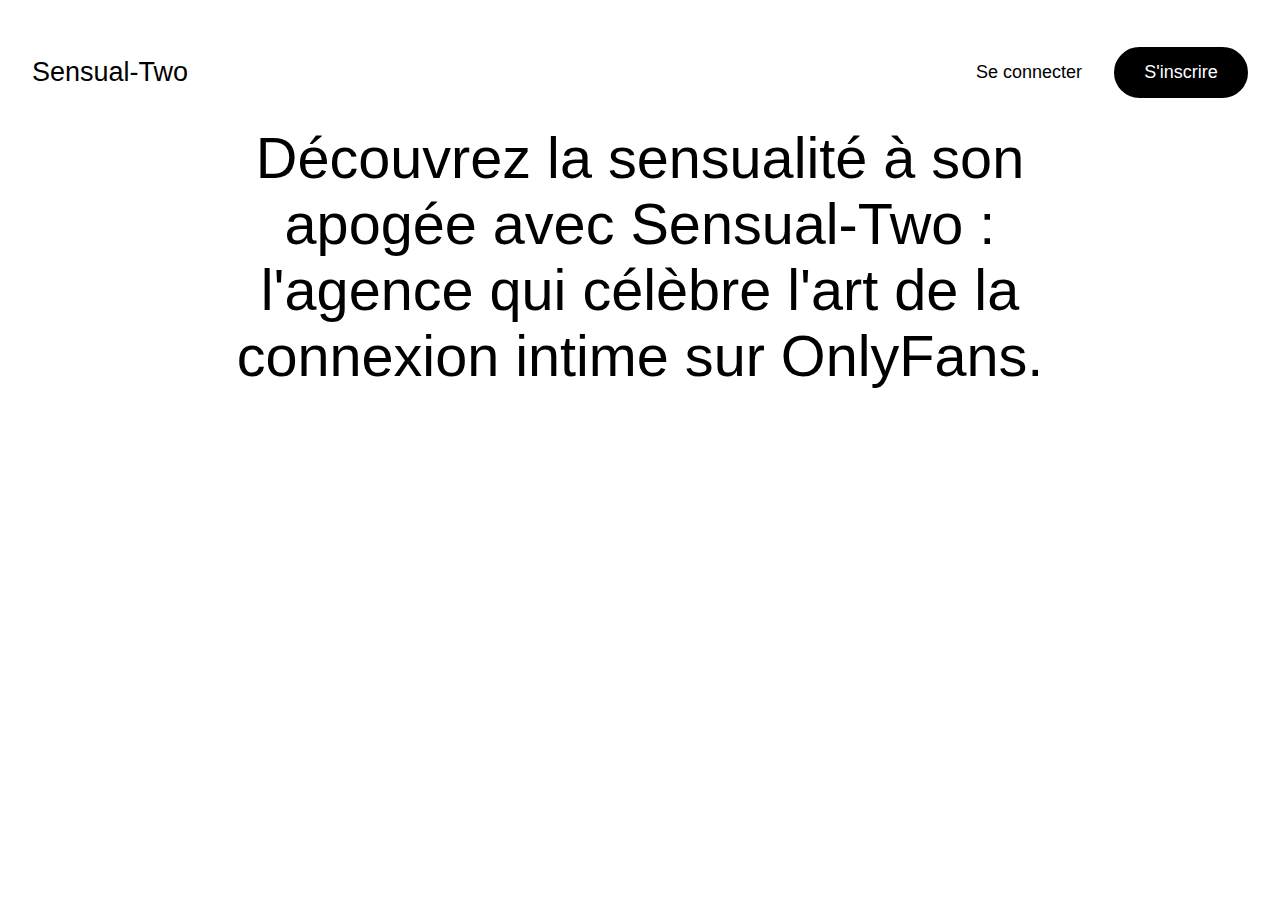
==== index.html @ 8033a558 "first commit" ====
<!DOCTYPE html>
<html lang="fr">
<head>
    <meta charset="UTF-8">
    <meta name="viewport" content="width=device-width, initial-scale=1.0">
    <title>Sensual-Two</title>
    <link rel="stylesheet" href="index.css">
</head>
<body>
    <header class="head">
        <div><span class="logo">Sensual-Two</span></div>
        <div><a href="#" class="log">Se connecter</a><a href="#" class="reg">S'inscrire</a></div>
    </header>
    <section class="slog">
        <div class="slogan">
            Découvrez la sensualité à son apogée avec Sensual-Two : <br> l'agence qui célèbre l'art de la connexion intime sur OnlyFans.
        </div>
    </section>



    <script src="index.js"></script>
</body>
</html>
---- index.css ----
@import url('https://fonts.cdnfonts.com/css/bufally-script');
@import url('https://fonts.cdnfonts.com/css/freestyle-script');

*{
    margin: 0;
}
body{
    background: #fff;
}


/* le header */



header.head{
    width: 100%;
    height: 16vh;
    display: flex;
}
header.head div{
    width: 50%;
    height: 100%;
    display: flex;
    align-items: center;
}
header.head div:nth-child(2){
    justify-content: end;
    font-family: "Arial Black", "Arial Bold", Gadget, sans-serif;

}

span.logo{
    font-family: 'Bufally Script', sans-serif;
    margin-left: 5%;
    font-size: 3vh;
    cursor: pointer;
}
a.log{
    color: #000;
    text-decoration: none;
    display: flex;
    justify-content: center;
    align-items: center;
    height: 5vh;
    font-size: 2vh;
    margin-right: 5%;
    position: relative;
}

a.log::before{
    content: "";
    width: 0;
    height: 5px;
    background: #000;
    bottom: 5px;
    position: absolute;
    left: 0;
    transition: .3s ease-out;
}
a.log:hover::before{
    width: 100%;
    
}
a.reg{
    color: #fff;
    text-decoration: none;
    background: #000;
    display: flex;
    justify-content: center;
    align-items: center;
    height: 5vh;
    width: 20%;
    border: 3px solid #000;
    border-radius: 50px;
    font-size: 2vh;
    margin-right: 5%;
    transition: .3s;

}
a.reg:hover{
    background: #fff;
    color: #000;
}

/* fin du header
début de la section */

section.slog{
    width: 100%;
    height: 25vh;
    display: flex;
    justify-content: center;
    align-items: center;
}
div.slogan{
    width: 75%;
    height: auto;
    font-size: 4.5vw;
    text-align: center;
    font-family: 'Freestyle Script', sans-serif;

}
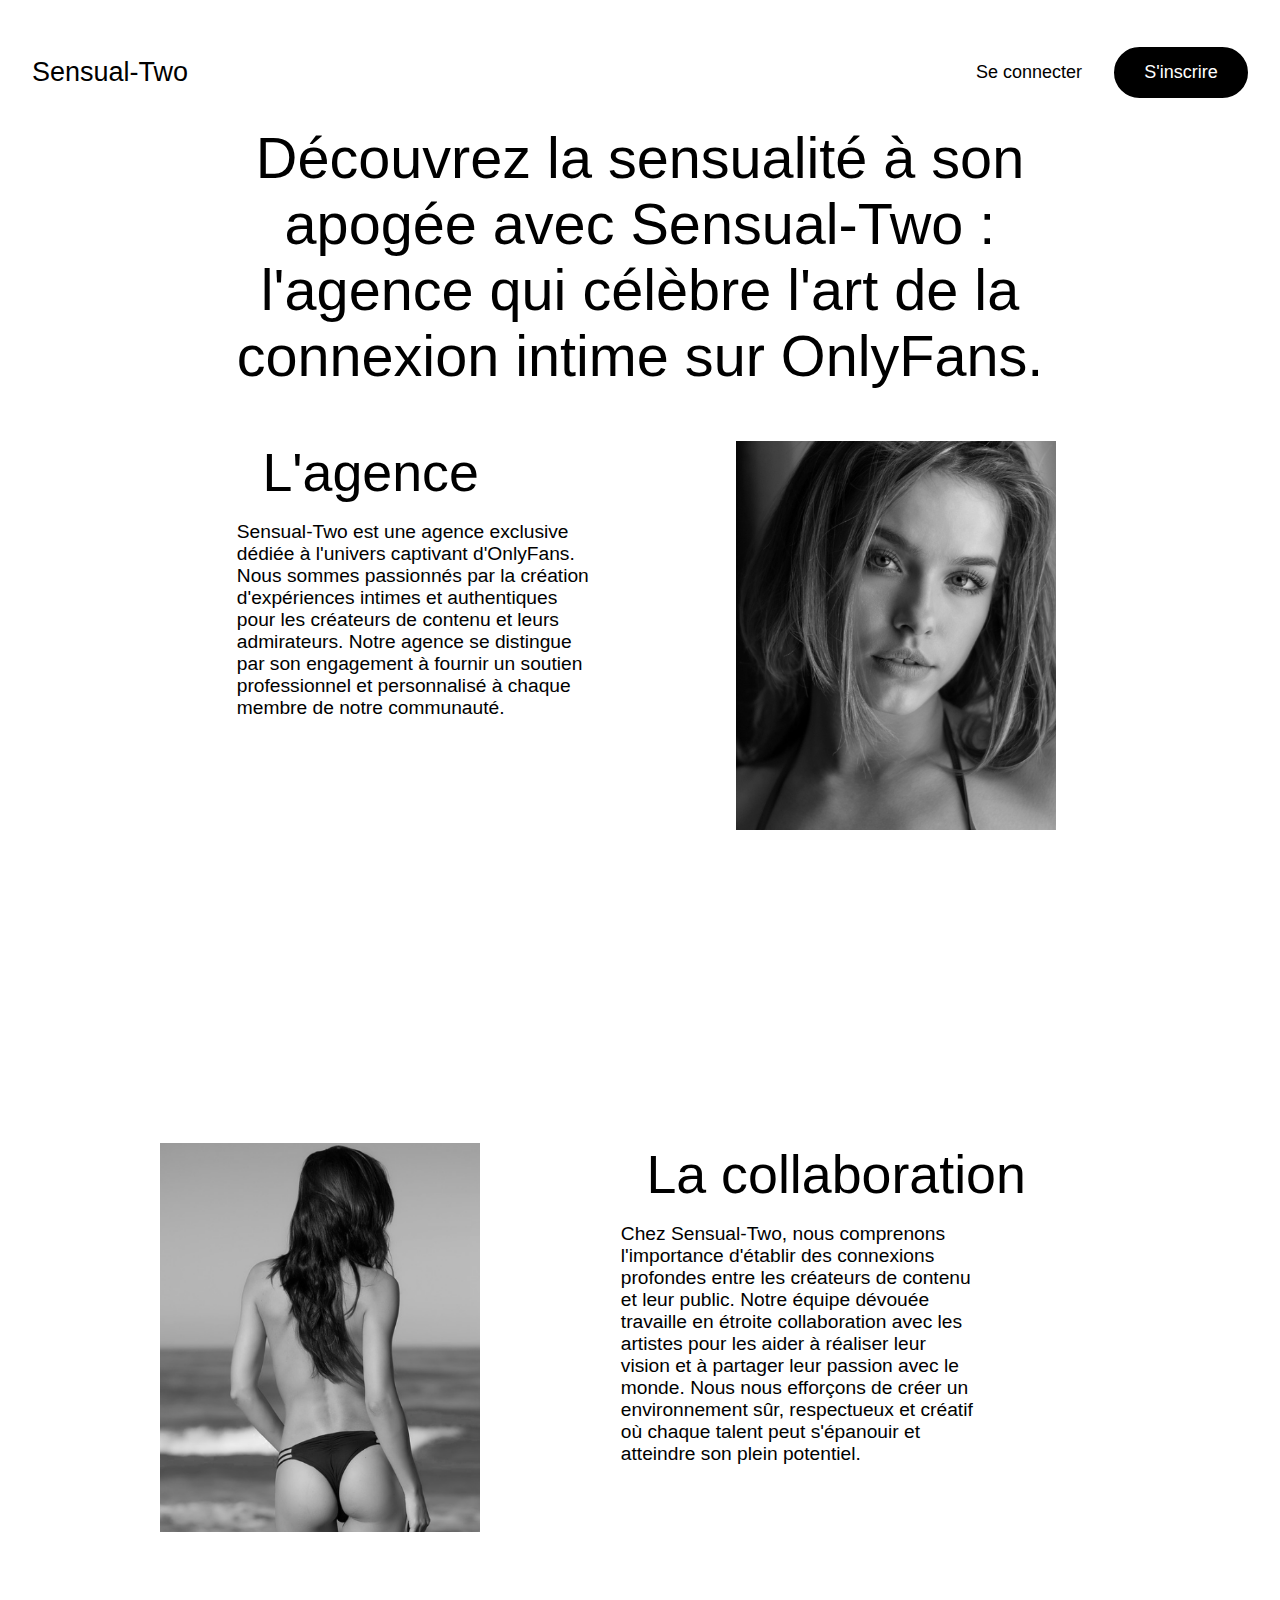
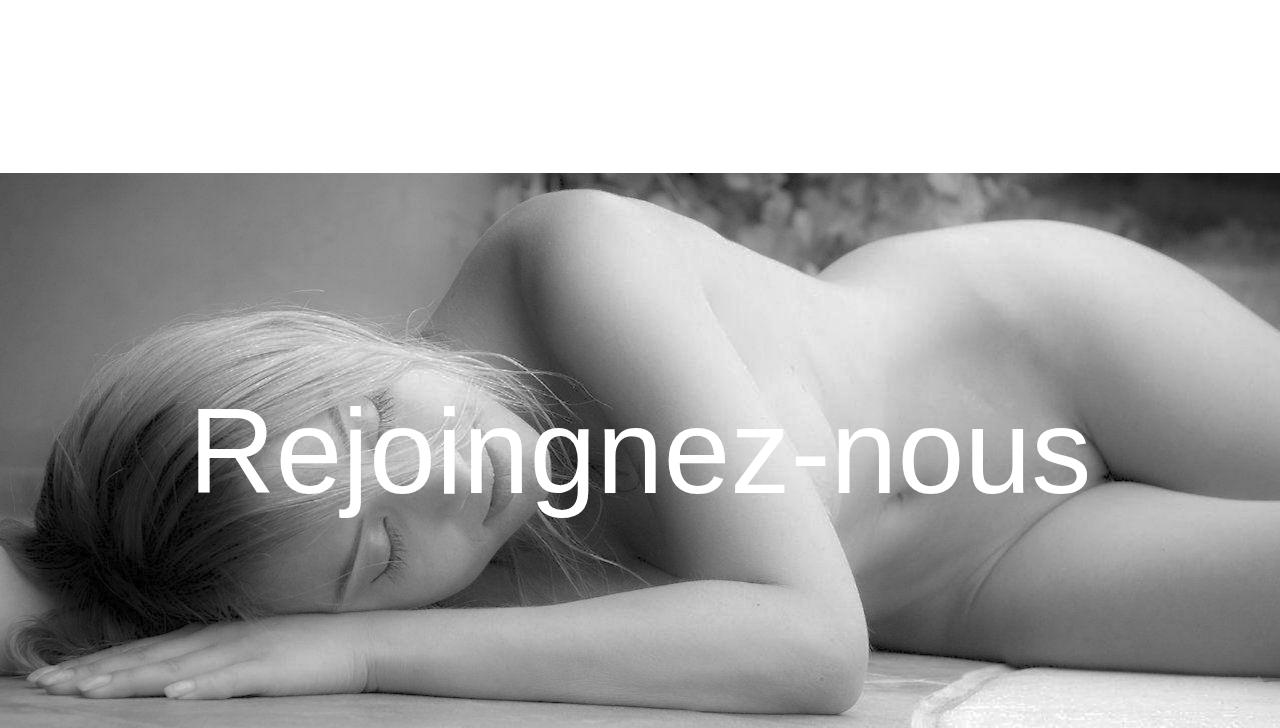
==== commit 5a284e7c: "add section" ====
--- a/index.html
+++ b/index.html
@@ -1,11 +1,13 @@
 <!DOCTYPE html>
 <html lang="fr">
+
 <head>
     <meta charset="UTF-8">
     <meta name="viewport" content="width=device-width, initial-scale=1.0">
     <title>Sensual-Two</title>
     <link rel="stylesheet" href="index.css">
 </head>
+
 <body>
     <header class="head">
         <div><span class="logo">Sensual-Two</span></div>
@@ -13,12 +15,47 @@
     </header>
     <section class="slog">
         <div class="slogan">
-            Découvrez la sensualité à son apogée avec Sensual-Two : <br> l'agence qui célèbre l'art de la connexion intime sur OnlyFans.
+            Découvrez la sensualité à son apogée avec Sensual-Two : <br> l'agence qui célèbre l'art de la connexion
+            intime sur OnlyFans.
         </div>
     </section>
+    <section class="pres">
+        <div class="txt">
+            <div class="title">L'agence</div>
+            <div class="parag">Sensual-Two est une agence exclusive
+                dédiée à l'univers captivant d'OnlyFans.
+                Nous sommes passionnés par la création
+                d'expériences intimes et authentiques
+                pour les créateurs de contenu et leurs
+                admirateurs. Notre agence se distingue
+                par son engagement à fournir un soutien
+                professionnel et personnalisé à chaque
+                membre de notre communauté.
+            </div>
+        </div>
+        <div class="photo">
+            <img src="assets/1ere.png" alt="Fille dénudé">
+        </div>
+    </section>
+    <section class="pres">
 
+        <div class="photo" style="text-align: left;">
+            <img src="assets/2eme.png" alt="Fille dénudé">
+        </div>
+        <div class="txt">
+            <div class="title">La collaboration</div>
+            <div class="parag">Chez Sensual-Two, nous comprenons l'importance d'établir des connexions profondes entre les créateurs de contenu et leur public. Notre équipe dévouée travaille en étroite collaboration avec les artistes pour les aider à réaliser leur vision et à partager leur passion avec le monde. Nous nous efforçons de créer un environnement sûr, respectueux et créatif où chaque talent peut s'épanouir et atteindre son plein potentiel.
+
+            </div>
+        </div>
+    </section>
+    <section class="rejoignez">
+        <img src="assets/3eme.png" alt="fille denudé" class="back">
+        <a class="titre" href="#">Rejoingnez-nous</a>
+    </section>
 
 
     <script src="index.js"></script>
 </body>
+
 </html>--- a/index.css
+++ b/index.css
@@ -51,7 +51,7 @@
 a.log::before{
     content: "";
     width: 0;
-    height: 5px;
+    height: 0.5vh;
     background: #000;
     bottom: 5px;
     position: absolute;
@@ -84,7 +84,7 @@
 }
 
 /* fin du header
-début de la section */
+début de la section slogan */
 
 section.slog{
     width: 100%;
@@ -100,4 +100,76 @@
     text-align: center;
     font-family: 'Freestyle Script', sans-serif;
 
-}+}
+
+/*fin section slogan
+début section presentation */
+
+section.pres{
+    width: 75%;
+    margin-left: 12.5%;
+    height: 70vh;
+    margin-top: 8vh;
+    display: flex;
+    overflow: hidden;
+}
+div.txt{
+    width: 40vw;
+    height: 100%;
+}
+div.txt div.title{
+    margin-left: 20%;
+    font-family: 'Freestyle Script', sans-serif;
+    font-size: 4.2vw;
+    margin-bottom: 2vh;
+}
+div.txt div.parag{
+    margin-left: 15%;
+    margin-right: 15%;
+    width: 70%;
+    height: auto;
+    font-family: Century Gothic,CenturyGothic,AppleGothic,sans-serif; 
+    font-size: 1.5vw;
+}
+div.photo{
+    width: 30vw;
+    height: 100%;
+    text-align: end;
+}
+div.photo img{
+    width: 25vw;
+}
+
+/* fin section presentation
+debut section rejoindre */
+section.rejoignez{
+    width: 100%;
+    height: auto;
+    display: flex;
+    align-items: center;
+    justify-content: center;
+}
+section.rejoignez img.back{
+    width: 100%;
+}
+section.rejoignez a.titre{
+    text-decoration: none;
+    color: #fff;
+    font-family: 'Freestyle Script', sans-serif;
+    font-size: 9.4vw;
+    position: absolute;
+}
+section.rejoignez a.titre::before{
+    content: "";
+    width: 0;
+    height: 1vh;
+    background: #fff;
+    bottom: 5px;
+    position: absolute;
+    left: 0;
+    transition: .6s ease-out;
+}
+section.rejoignez a.titre:hover::before{
+    width: 100%   
+}
+
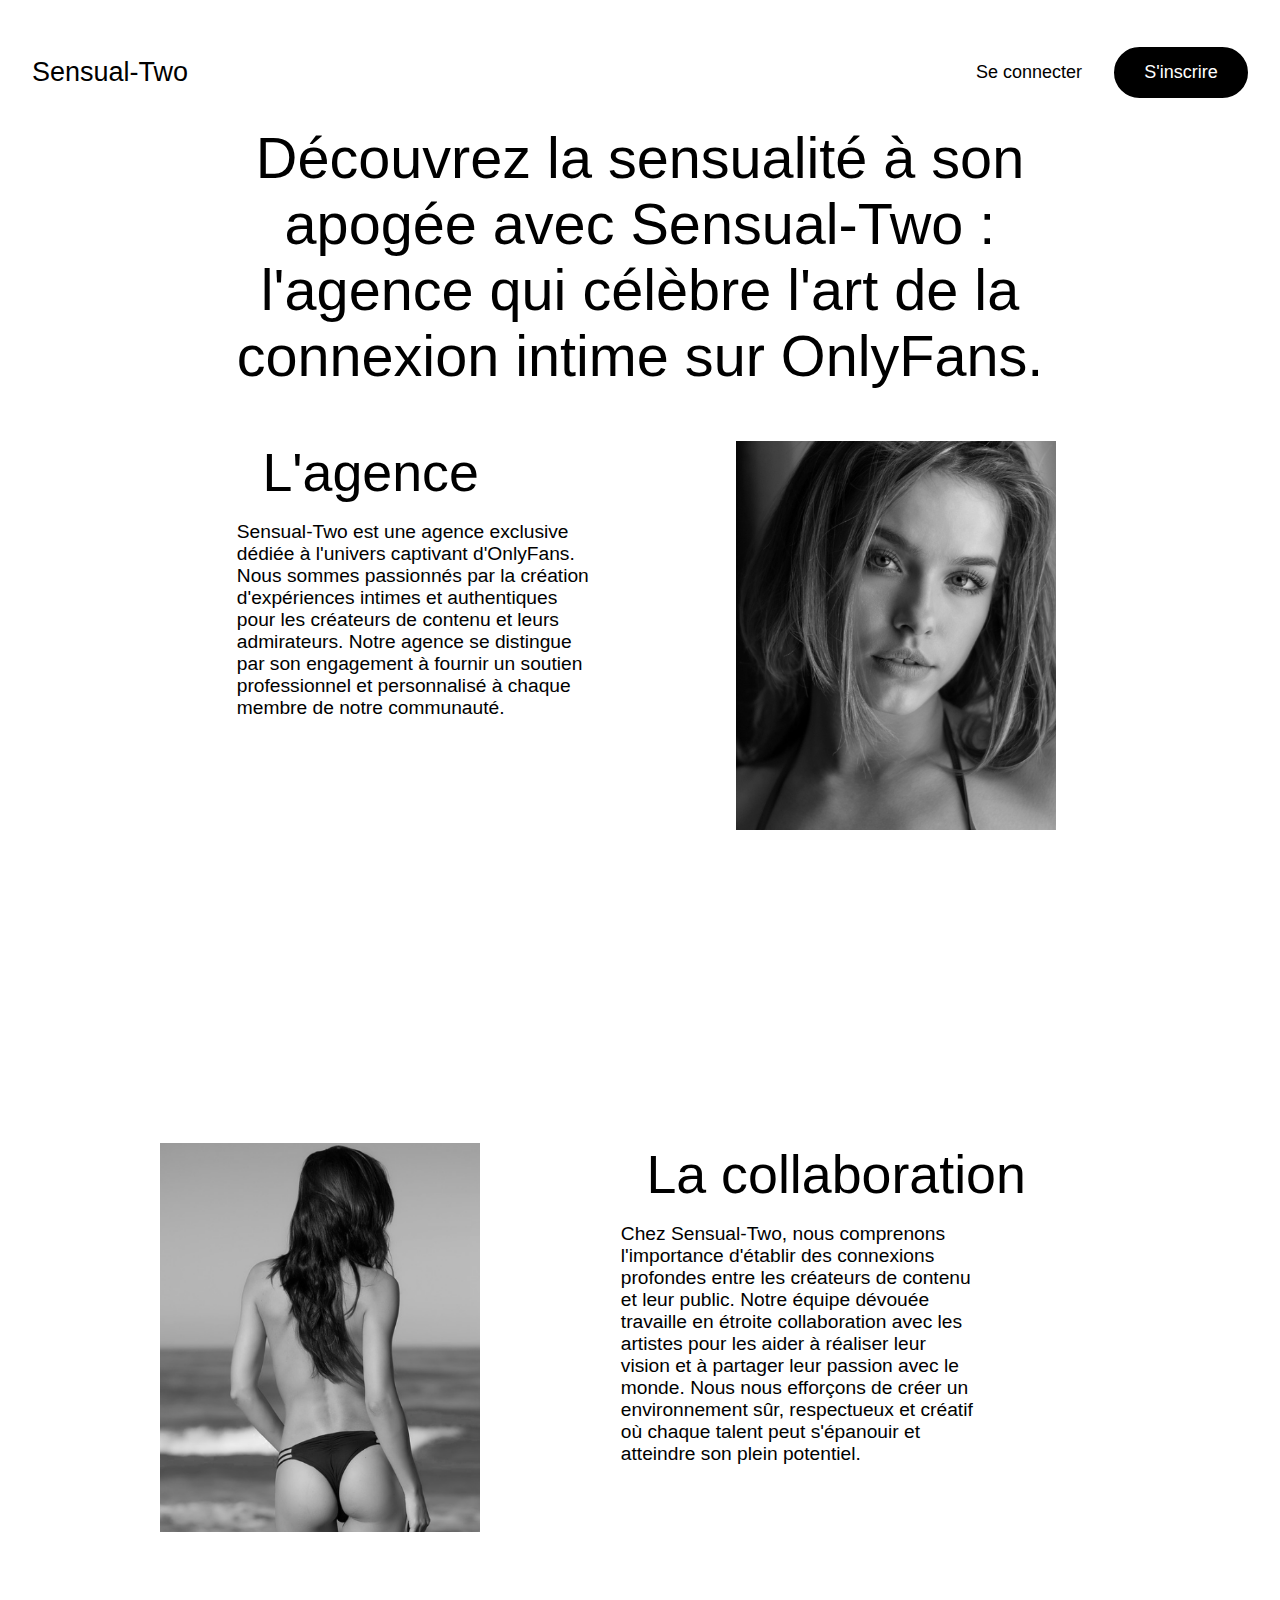
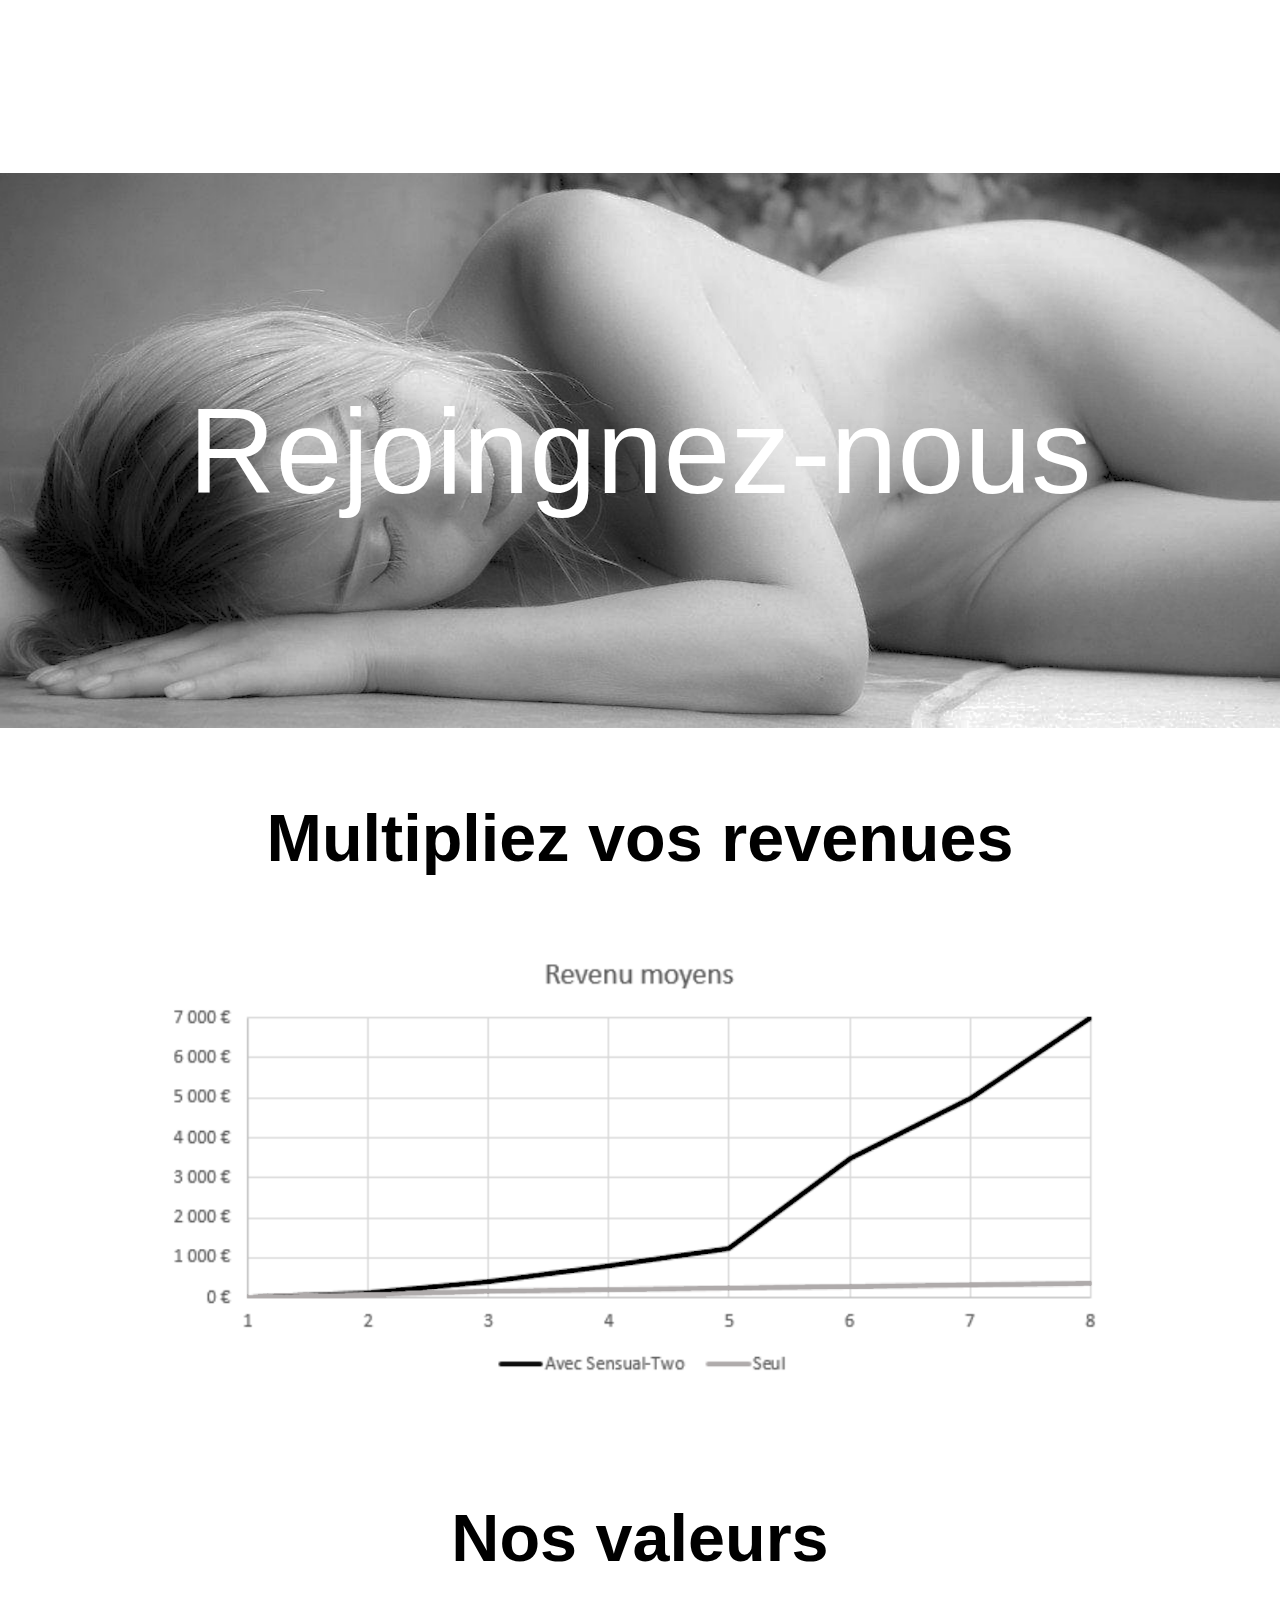
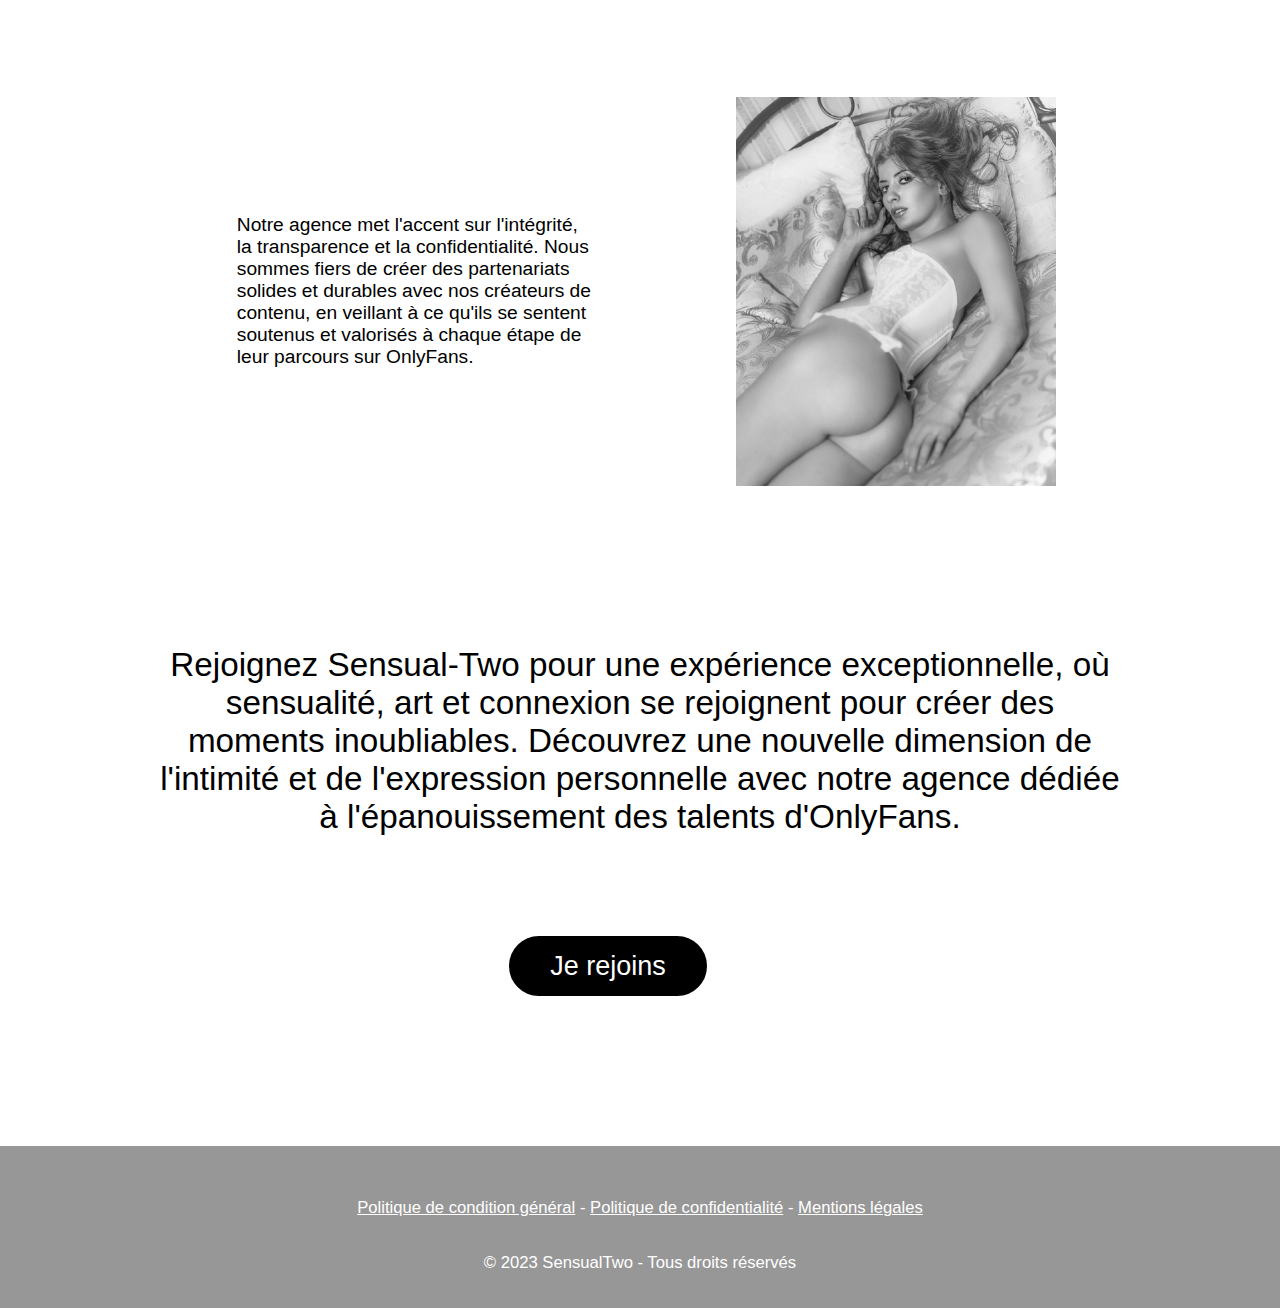
==== commit b7778536: "final index - no responsive & animation" ====
--- a/index.html
+++ b/index.html
@@ -53,6 +53,35 @@
         <img src="assets/3eme.png" alt="fille denudé" class="back">
         <a class="titre" href="#">Rejoingnez-nous</a>
     </section>
+    <section class="graph">
+        <h1 class="title">Multipliez vos revenues</h1>
+        <img src="assets/graph.png" alt="graphique revenue" class="graphi">
+    </section>
+    <section class="val">
+        <h1 class="title">Nos valeurs</h1>
+        <div class="autre">
+            <div class="txt"><p>Notre agence met l'accent sur l'intégrité, la transparence et la confidentialité. Nous sommes fiers de créer des partenariats solides et durables avec nos créateurs de contenu, en veillant à ce qu'ils se sentent soutenus et valorisés à chaque étape de leur parcours sur OnlyFans.</p></div>
+            <div class="ima"><img src="assets/4eme.png" alt="fille dénudé"></div>
+        </div>
+    </section>
+    <section class="end">
+        <div class="slogan">
+            Rejoignez Sensual-Two pour une expérience exceptionnelle, où sensualité, art et connexion se rejoignent pour créer
+             des moments inoubliables. Découvrez une nouvelle dimension de l'intimité et de l'expression personnelle avec notre
+             agence dédiée à l'épanouissement des talents d'OnlyFans.
+        </div>
+    </section>
+    <section class="bouton">
+        <a href="#" class="reg">Je rejoins</a>
+    </section>
+    <footer class="foot">
+        <div class="politique">
+            <a href="#">Politique de condition général</a>&nbsp;-&nbsp;<a href="#">Politique de confidentialité</a>&nbsp;-&nbsp;<a href="#">Mentions légales</a>
+        </div>
+        <div class="allr">
+            &copy; 2023 SensualTwo - Tous droits réservés
+        </div>
+    </footer>
 
 
     <script src="index.js"></script>
--- a/index.css
+++ b/index.css
@@ -93,7 +93,7 @@
     justify-content: center;
     align-items: center;
 }
-div.slogan{
+section.slog div.slogan{
     width: 75%;
     height: auto;
     font-size: 4.5vw;
@@ -173,3 +173,135 @@
     width: 100%   
 }
 
+/* fin section rejoidre
+debut section graphique */
+
+
+section.graph{
+    width: 75%;
+    margin-left: 12.5%;
+    height: auto;
+    margin-top: 8vh;
+    overflow: hidden;
+    text-align: center;
+}
+section.graph h1.title{
+    font-family: 'Freestyle Script', sans-serif;
+    font-size: 5.2vw;
+}
+section.graph img.graphi{
+    width: 100%;
+    margin-top: 3vh;
+}
+
+/* fin section graph
+debut section valeur */
+
+section.val{
+    width: 75%;
+    margin-left: 12.5%;
+    height: auto;
+    margin-top: 8vh;
+    overflow: hidden;
+    text-align: center;
+}
+section.val h1.title{
+    font-family: 'Freestyle Script', sans-serif;
+    font-size: 5.2vw;
+}
+section.val div.autre{
+    width: 100%;
+    height: 70vh;
+    display: flex;
+}
+div.autre div.txt{
+    margin-left: 6vw;
+    margin-right: 6vw;
+    width: 28vw;
+    height: 100%;
+    font-family: Century Gothic,CenturyGothic,AppleGothic,sans-serif; 
+    font-size: 1.5vw;
+    display: flex;
+    align-items: center;
+}
+div.autre div.txt p{
+    height: auto;
+    width: 100%;
+    text-align: left;
+}
+div.autre div.ima{
+    width: 30vw;
+    height: 100%;
+    display: flex;
+    justify-content: end;
+    align-items: center;
+}
+div.ima img{
+    width: 25vw;
+}
+
+/* fin setion valeurs
+debut section fin */
+
+section.end{
+    width: 100%;
+    height: 30vh;
+    display: flex;
+    justify-content: center;
+    align-items: center;
+}
+section.end div.slogan{
+    width: 75%;
+    height: auto;
+    font-size: 2.6vw;
+    text-align: center;
+    font-family: 'Freestyle Script', sans-serif;
+
+}
+
+
+section.bouton{
+    width: 100%;
+    height: 20vh;
+    display: flex;
+    justify-content: center;
+    align-items: center;
+}
+section.bouton a.reg{
+    text-decoration: none;
+    height: 6vh;
+    font-size: 3vh;
+    width: 15%;
+    font-family: "Arial Black", "Arial Bold", Gadget, sans-serif;
+}
+footer.foot{
+    height: 18vh;
+    width: 100%;
+    background-color: #979797;
+    margin-top: 10vh;
+}
+footer.foot div.politique{
+    height: 8vh;
+    width: 100%;
+    color: #fff;
+    font-size: 1.3vw;
+    display: flex;
+    justify-content: center;
+    align-items: end;
+    font-family: "Arial Black", "Arial Bold", Gadget, sans-serif;
+}
+div.politique a{
+    color: #fff;
+}
+footer.foot div.allr{
+    height: 10vh;
+    width: 100%;
+    color: #fff;
+    font-size: 1.3vw;
+    display: flex;
+    justify-content: center;
+    align-items: center;
+    font-family: "Arial Black", "Arial Bold", Gadget, sans-serif;
+}
+
+
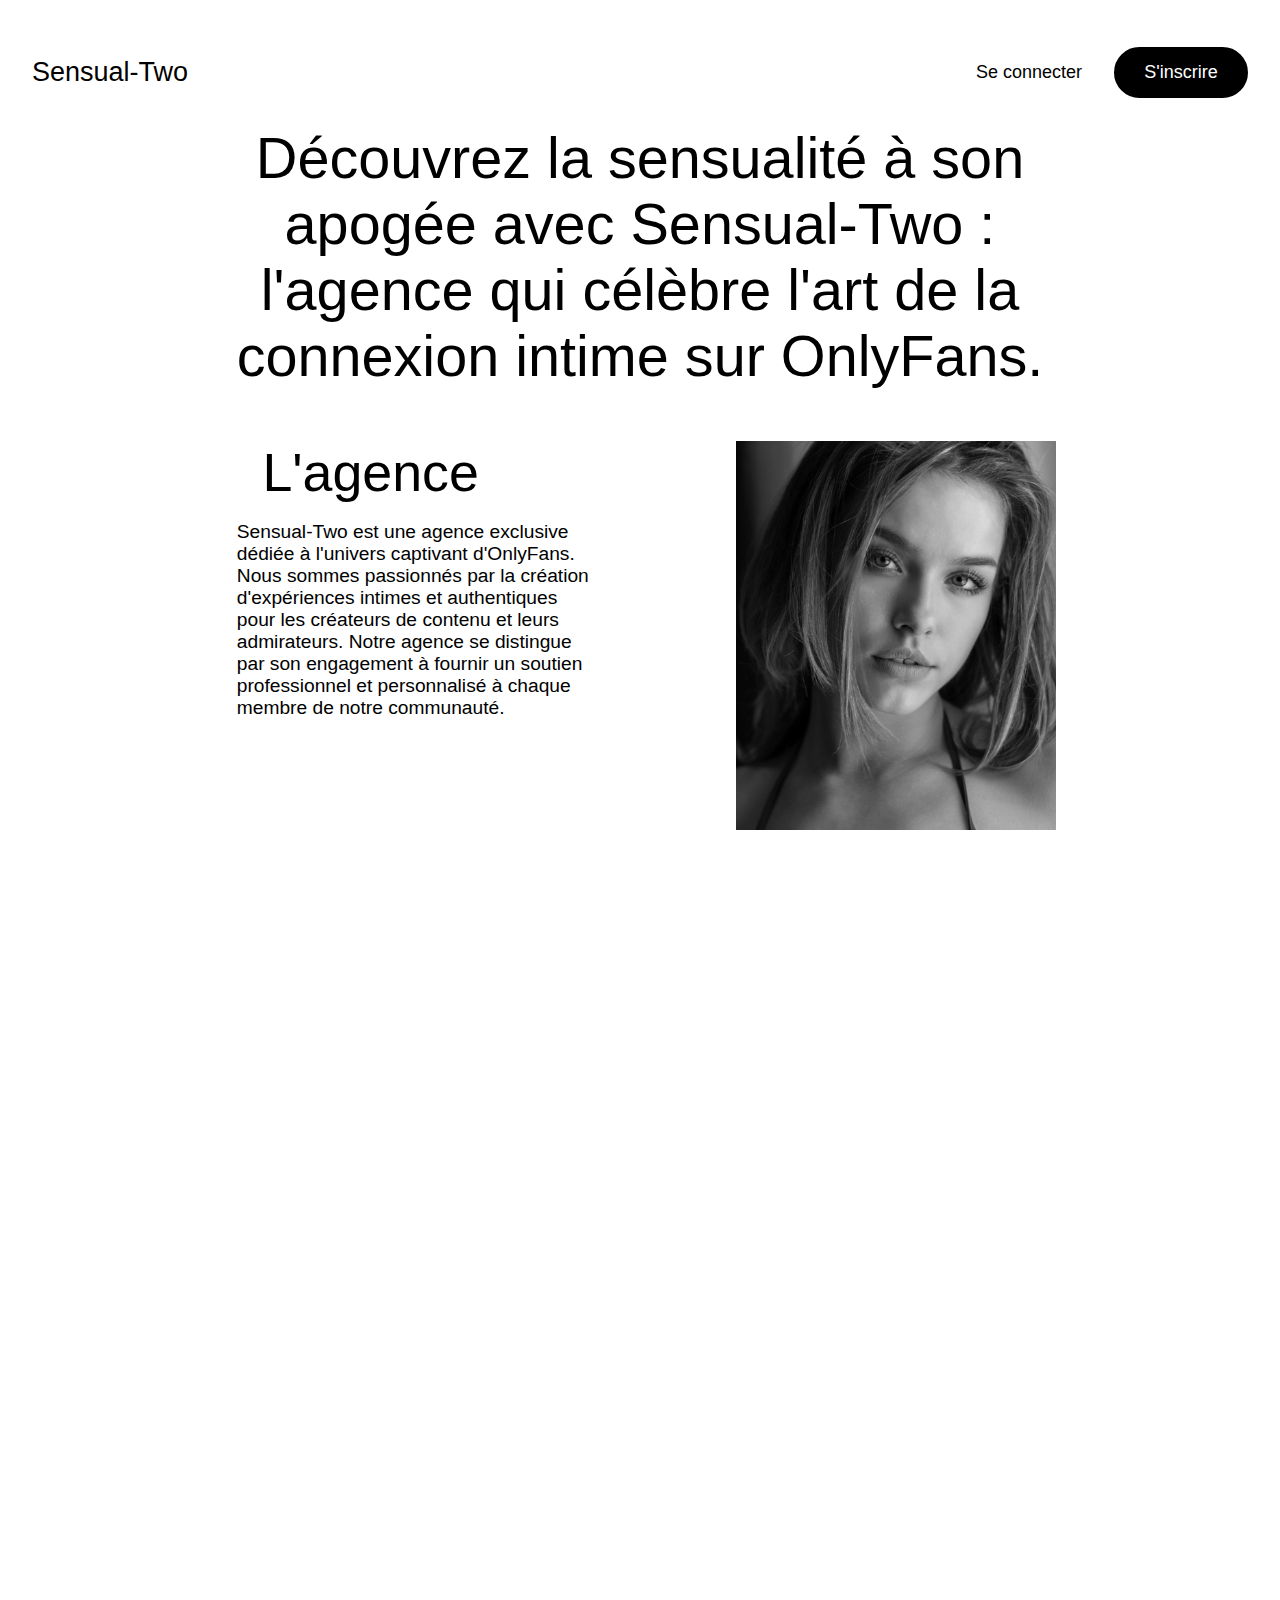
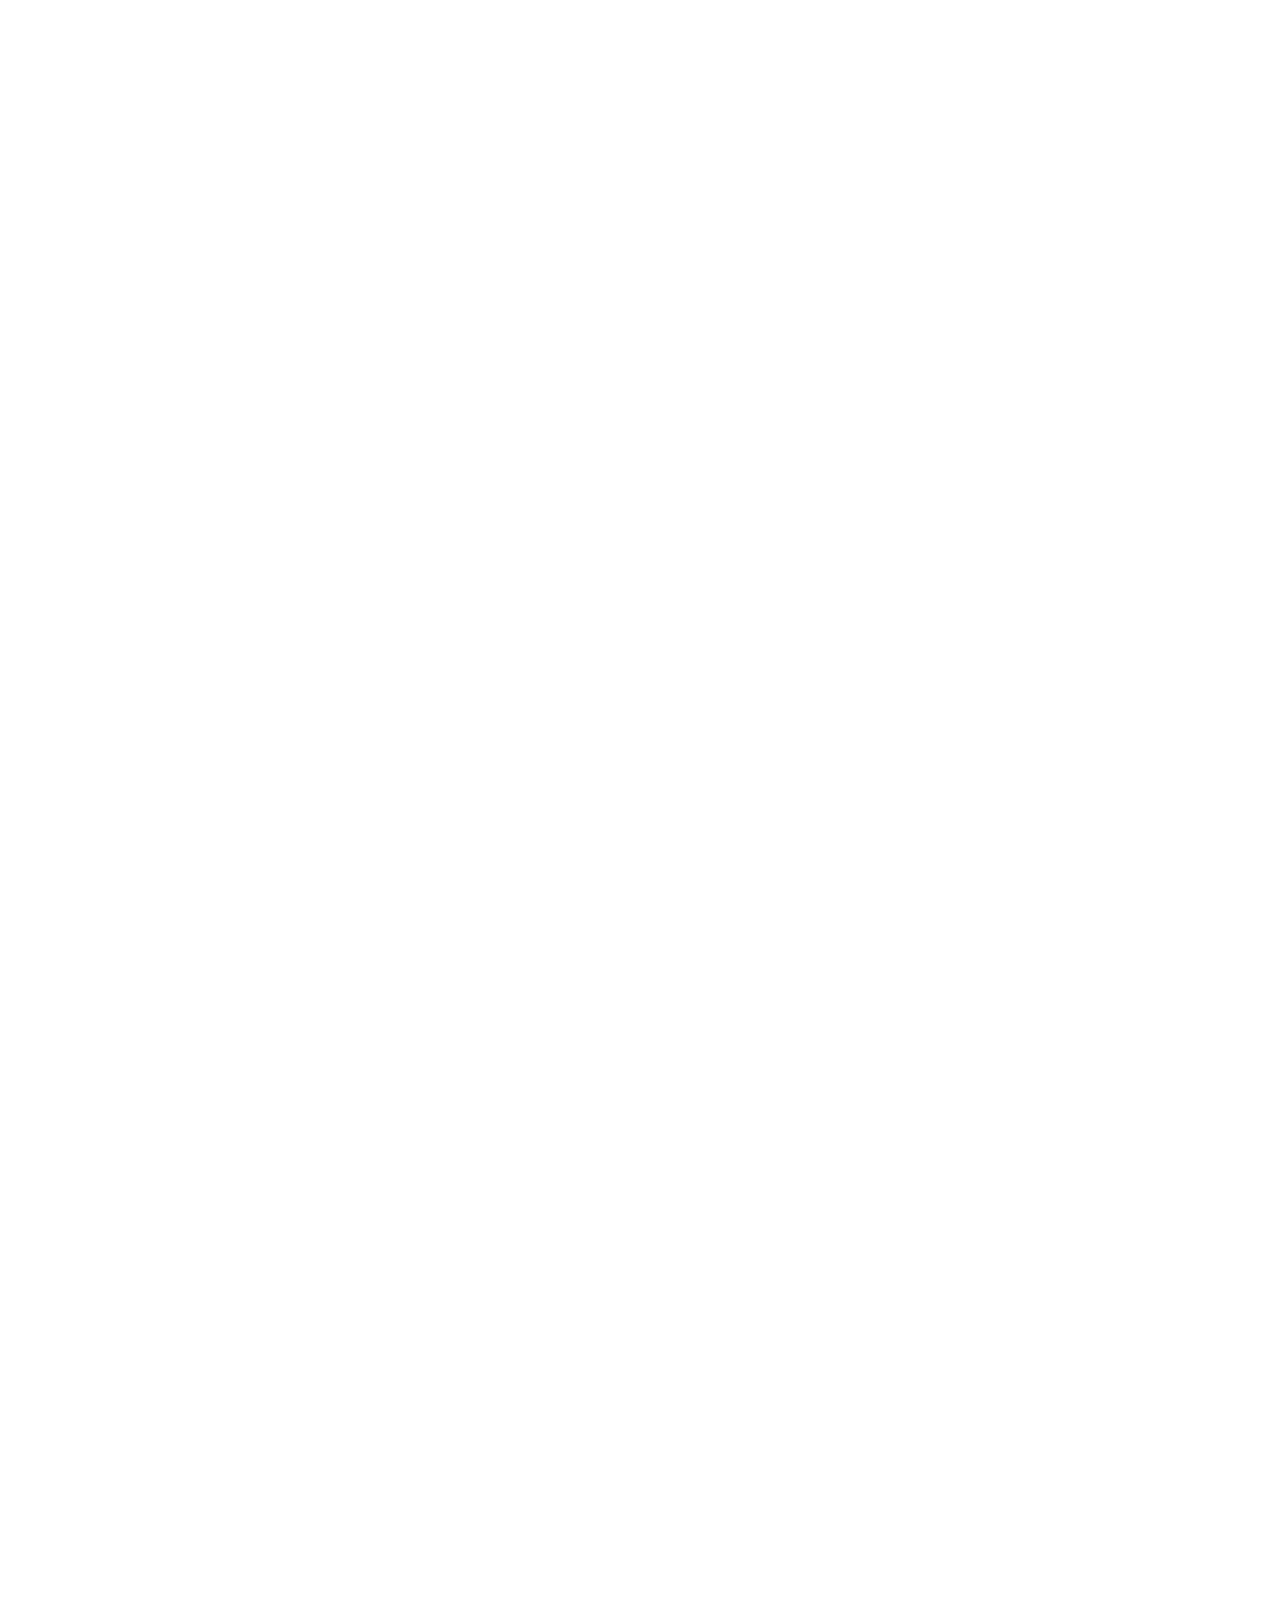
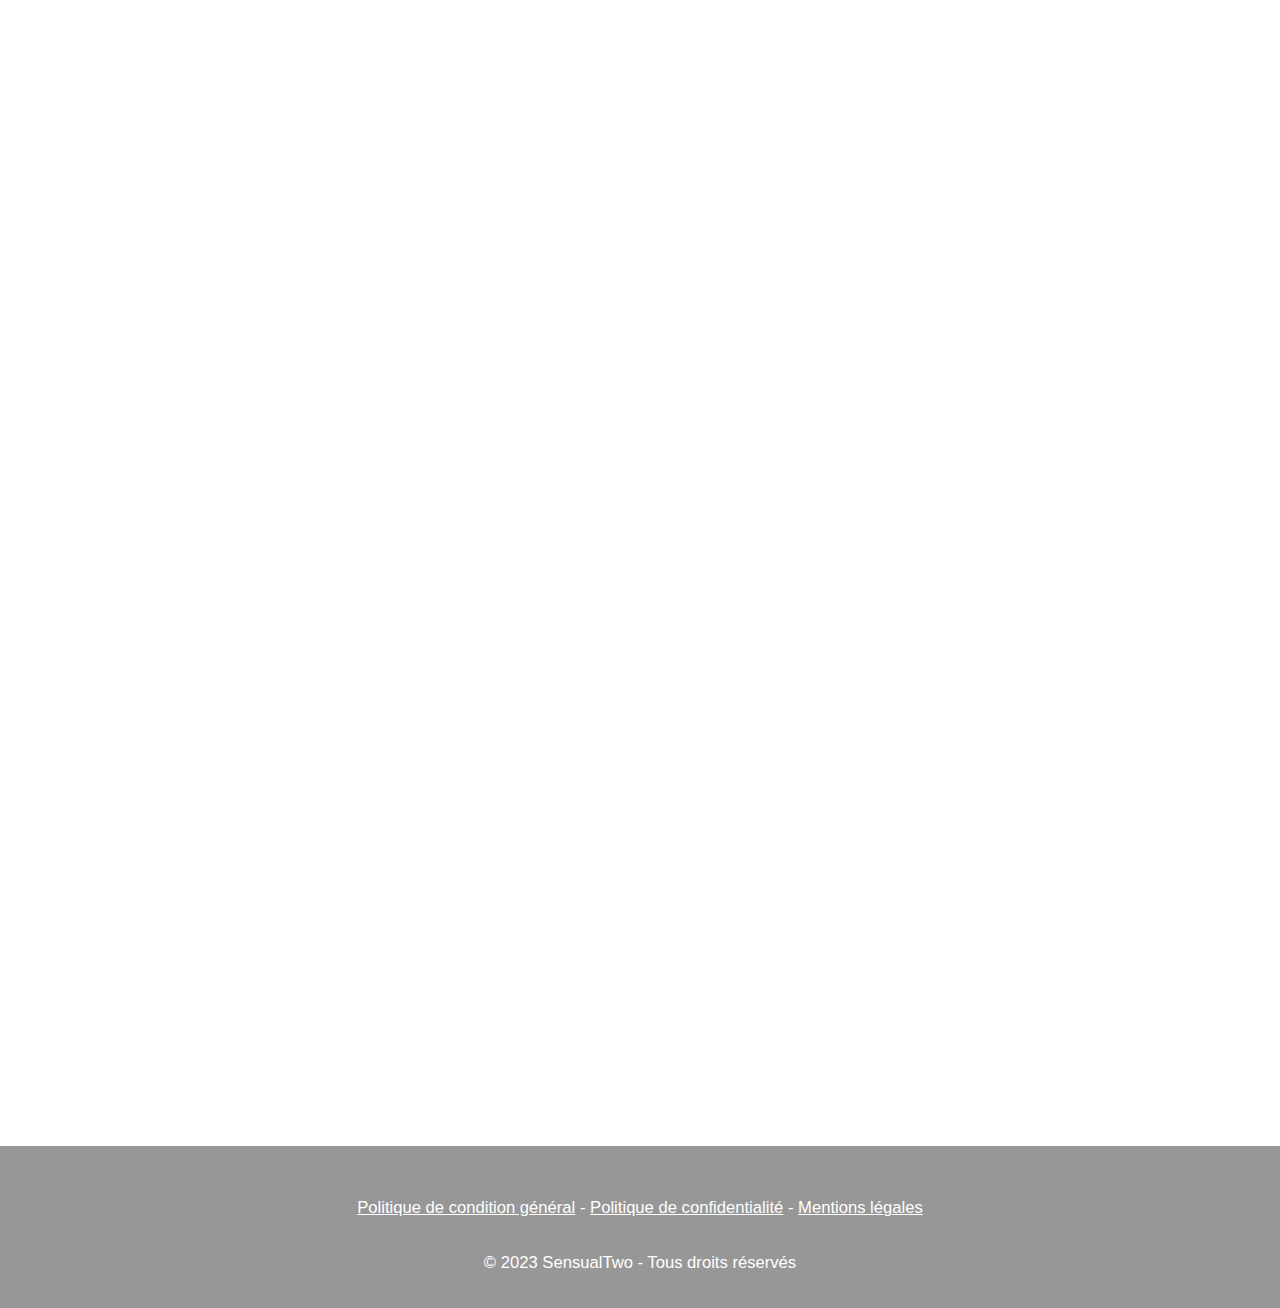
==== commit 4f000109: "final index - no responsive" ====
--- a/index.html
+++ b/index.html
@@ -13,13 +13,13 @@
         <div><span class="logo">Sensual-Two</span></div>
         <div><a href="#" class="log">Se connecter</a><a href="#" class="reg">S'inscrire</a></div>
     </header>
-    <section class="slog">
+    <section class="slog act">
         <div class="slogan">
             Découvrez la sensualité à son apogée avec Sensual-Two : <br> l'agence qui célèbre l'art de la connexion
             intime sur OnlyFans.
         </div>
     </section>
-    <section class="pres">
+    <section class="pres act" >
         <div class="txt">
             <div class="title">L'agence</div>
             <div class="parag">Sensual-Two est une agence exclusive
@@ -37,7 +37,7 @@
             <img src="assets/1ere.png" alt="Fille dénudé">
         </div>
     </section>
-    <section class="pres">
+    <section class="pres" id="1">
 
         <div class="photo" style="text-align: left;">
             <img src="assets/2eme.png" alt="Fille dénudé">
@@ -49,29 +49,29 @@
             </div>
         </div>
     </section>
-    <section class="rejoignez">
+    <section class="rejoignez" id="2">
         <img src="assets/3eme.png" alt="fille denudé" class="back">
         <a class="titre" href="#">Rejoingnez-nous</a>
     </section>
-    <section class="graph">
+    <section class="graph" id="3">
         <h1 class="title">Multipliez vos revenues</h1>
         <img src="assets/graph.png" alt="graphique revenue" class="graphi">
     </section>
-    <section class="val">
+    <section class="val" id="4">
         <h1 class="title">Nos valeurs</h1>
         <div class="autre">
             <div class="txt"><p>Notre agence met l'accent sur l'intégrité, la transparence et la confidentialité. Nous sommes fiers de créer des partenariats solides et durables avec nos créateurs de contenu, en veillant à ce qu'ils se sentent soutenus et valorisés à chaque étape de leur parcours sur OnlyFans.</p></div>
             <div class="ima"><img src="assets/4eme.png" alt="fille dénudé"></div>
         </div>
     </section>
-    <section class="end">
+    <section class="end" id="5">
         <div class="slogan">
             Rejoignez Sensual-Two pour une expérience exceptionnelle, où sensualité, art et connexion se rejoignent pour créer
              des moments inoubliables. Découvrez une nouvelle dimension de l'intimité et de l'expression personnelle avec notre
              agence dédiée à l'épanouissement des talents d'OnlyFans.
         </div>
     </section>
-    <section class="bouton">
+    <section class="bouton" id="6">
         <a href="#" class="reg">Je rejoins</a>
     </section>
     <footer class="foot">
--- a/index.css
+++ b/index.css
@@ -8,6 +8,13 @@
     background: #fff;
 }
 
+section{
+    opacity: 0;
+    transition: opacity .5s;
+}
+section.act{
+    opacity: 1;
+}
 
 /* le header */
 
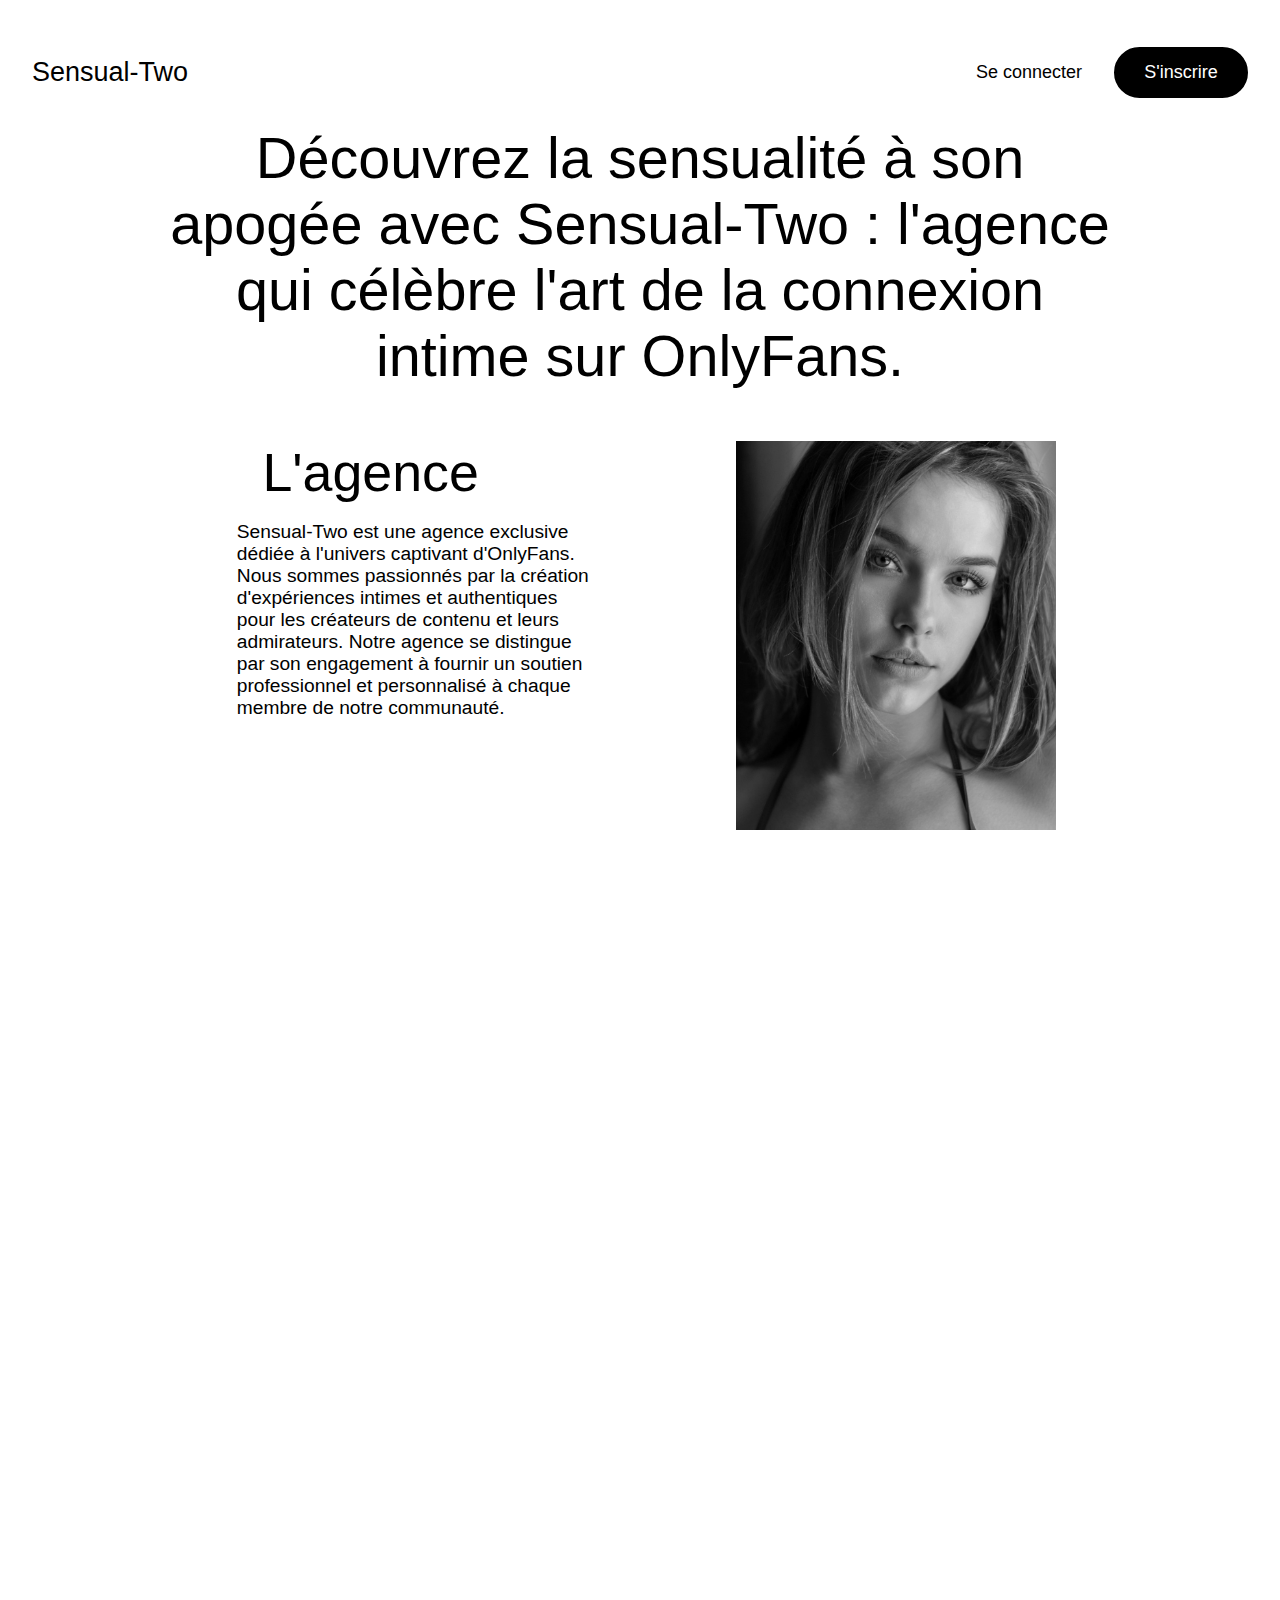
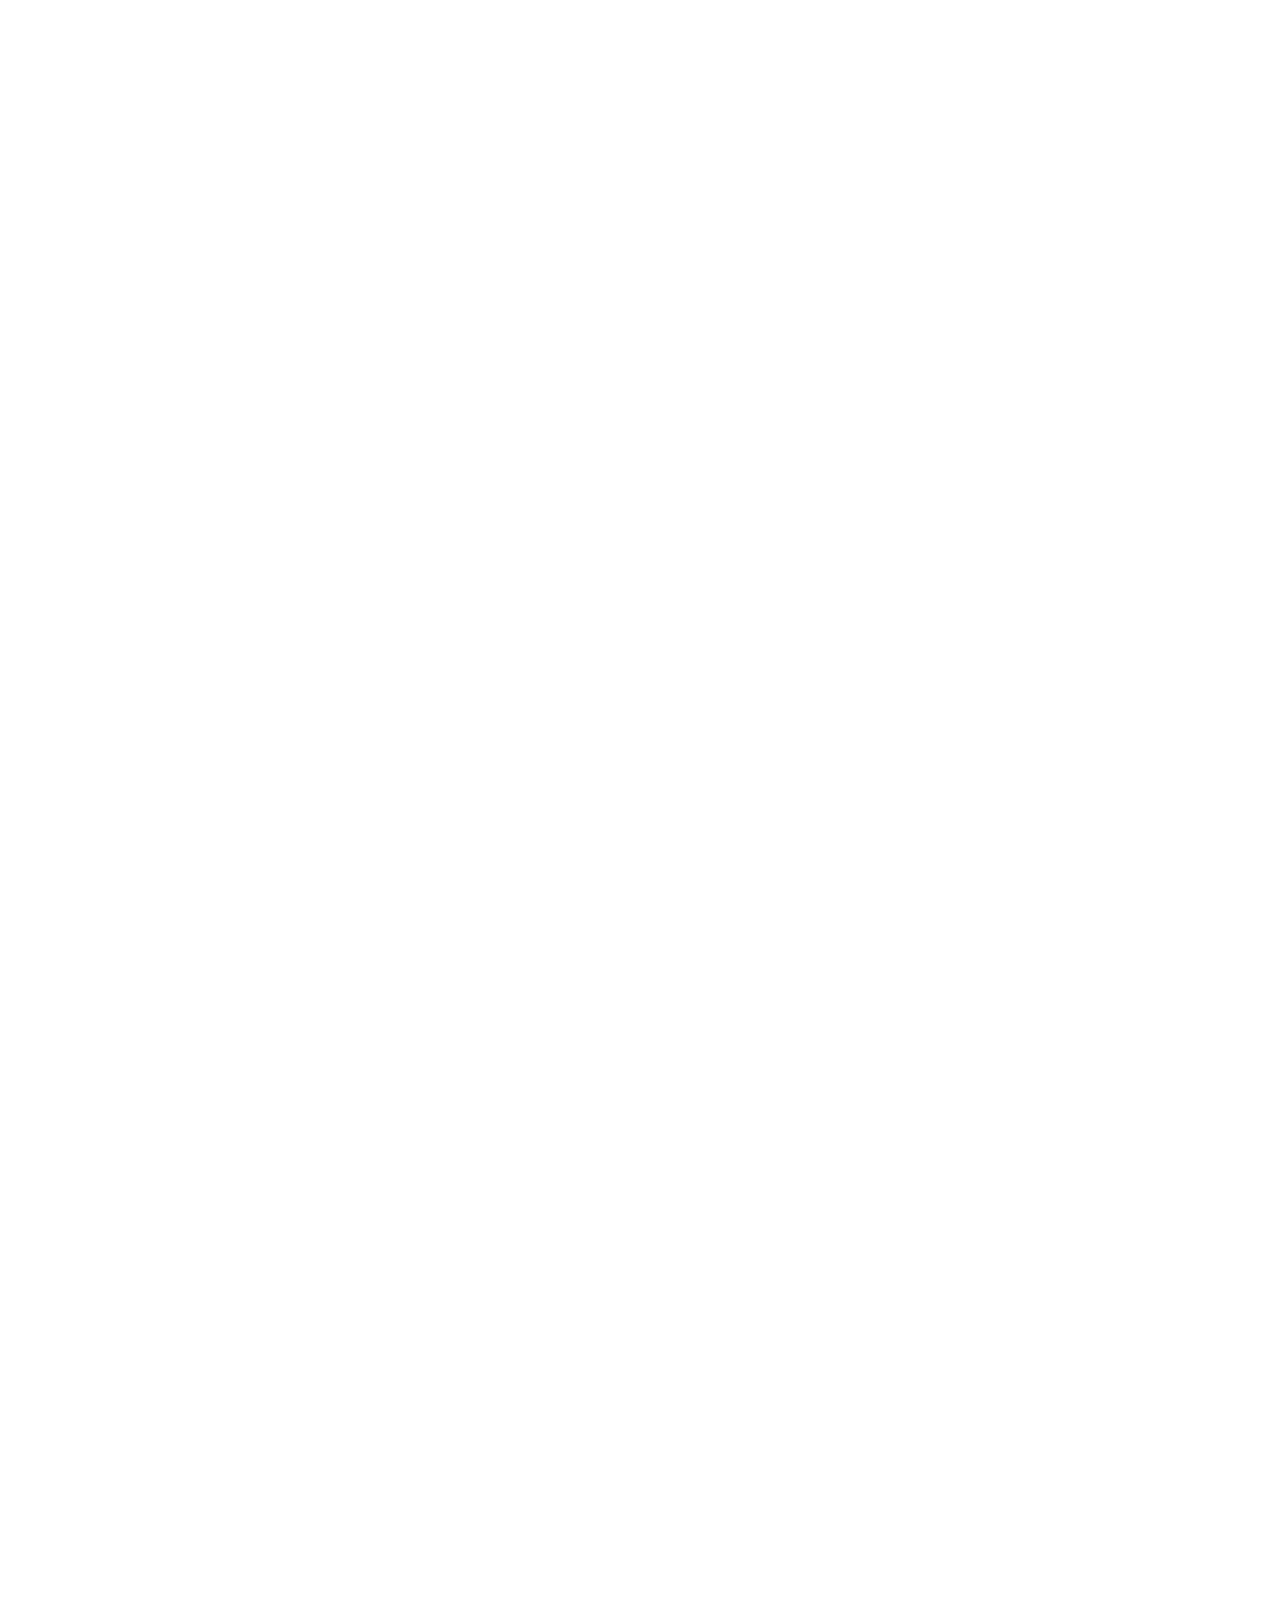
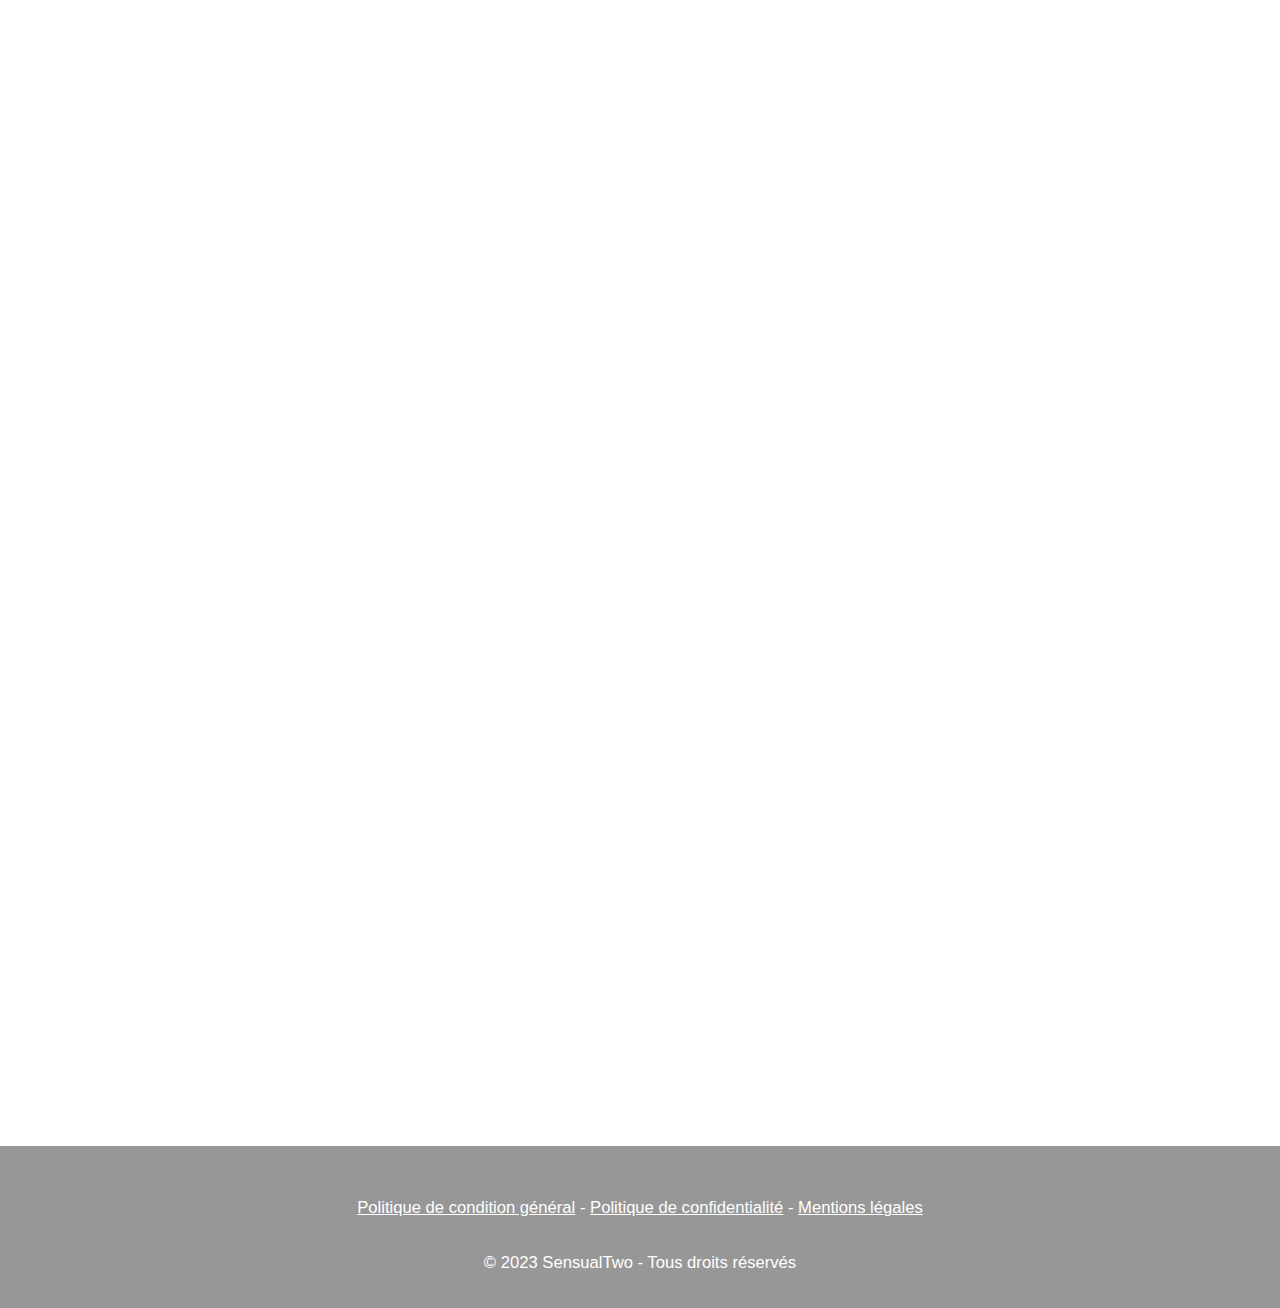
==== commit b7c401ff: "Add responsive" ====
--- a/index.html
+++ b/index.html
@@ -8,14 +8,16 @@
     <link rel="stylesheet" href="index.css">
 </head>
 
-<body>
+<body> 
+   <section class="phonelog act acti"><a href="#" class="log">Se connecter</a><a href="#" class="reg">S'inscrire</a></section>
+
     <header class="head">
         <div><span class="logo">Sensual-Two</span></div>
         <div><a href="#" class="log">Se connecter</a><a href="#" class="reg">S'inscrire</a></div>
     </header>
     <section class="slog act">
         <div class="slogan">
-            Découvrez la sensualité à son apogée avec Sensual-Two : <br> l'agence qui célèbre l'art de la connexion
+            Découvrez la sensualité à son apogée avec Sensual-Two : l'agence qui célèbre l'art de la connexion
             intime sur OnlyFans.
         </div>
     </section>
@@ -37,9 +39,9 @@
             <img src="assets/1ere.png" alt="Fille dénudé">
         </div>
     </section>
-    <section class="pres" id="1">
+    <section class="press" id="1">
 
-        <div class="photo" style="text-align: left;">
+        <div class="photo" >
             <img src="assets/2eme.png" alt="Fille dénudé">
         </div>
         <div class="txt">
--- a/index.css
+++ b/index.css
@@ -146,6 +146,44 @@
 div.photo img{
     width: 25vw;
 }
+section.press{
+    width: 75%;
+    margin-left: 12.5%;
+    height: 70vh;
+    margin-top: 8vh;
+    display: flex;
+    overflow: hidden;
+}
+div.txt{
+    width: 40vw;
+    height: 100%;
+}
+div.txt div.title{
+    margin-left: 20%;
+    font-family: 'Freestyle Script', sans-serif;
+    font-size: 4.2vw;
+    margin-bottom: 2vh;
+}
+div.txt div.parag{
+    margin-left: 15%;
+    margin-right: 15%;
+    width: 70%;
+    height: auto;
+    font-family: Century Gothic,CenturyGothic,AppleGothic,sans-serif; 
+    font-size: 1.5vw;
+}
+div.photo{
+    width: 30vw;
+    height: 100%;
+    text-align: end;
+}
+section.press div.photo{
+    text-align: left;
+}
+
+div.photo img{
+    width: 25vw;
+}
 
 /* fin section presentation
 debut section rejoindre */
@@ -311,4 +349,248 @@
     font-family: "Arial Black", "Arial Bold", Gadget, sans-serif;
 }
 
-
+section.phonelog{
+    display: none;
+}
+
+@media (max-width: 830px){
+
+
+    header.head{
+        height: 10vh;
+    }
+
+    header.head div:nth-child(2){
+        display: none;   
+        width: 0 
+    }
+    header.head div:nth-child(1){
+        width: 100vw;
+        justify-content: center;
+    }
+
+
+
+    section.slog{
+        height: 10vh;
+    }
+    section.slog div.slogan{
+        width: 90%;
+        font-size: 7vw;
+        text-align: center;
+        font-family: 'Freestyle Script', sans-serif;
+    
+    }
+    
+    /*fin section slogan
+    début section presentation */
+    
+    section.pres{
+        width: 95%;
+        margin-left: 2.5%;
+        height: 71vh;
+        margin-top: 2vh;
+        display: block;
+        position: relative;
+    }
+    section.press{
+        width: 95%;
+        margin-left: 2.5%;
+        height: 71vh;
+        margin-top: 2vh;
+        display: block;
+        position: relative;
+    }
+    div.txt{
+        width: 100vw;
+        height: 28vh;
+        position: absolute;
+        margin-top: 43vh;
+    }
+    div.txt div.title{
+        width: 95vw;
+        font-size: 10vw;
+        margin-bottom: 0.5vh;
+        text-align: center;
+        margin-left: 0;
+    }
+    div.txt div.parag{
+        margin-left: 0%;
+        margin-right: 0%;
+        width: 95vw;
+        height: auto;
+        font-size: 4vw;
+
+    }
+    div.photo{
+        width: 95vw;
+        height: 43vh;
+        text-align: center;
+    }
+    section.press div.photo{
+        text-align: center;
+    }
+    div.photo img{
+        width: 80vw;
+    }
+    section.press div.txt{
+        position: relative;
+        margin-top: 0;
+    }
+    /* fin section presentation
+    debut section rejoindre */
+    section.rejoignez{
+        margin-top: 3vh;
+        overflow: hidden;
+    }
+    section.rejoignez img.back{
+        width: auto;
+        height: 35vh;
+        margin-left: -25%;
+    }
+    section.rejoignez a.titre{
+        font-size: 11vw;
+    }
+    section.rejoignez a.titre::before{
+        height: 0.3vh;
+    }
+    /* fin section rejoidre
+    debut section graphique */
+
+
+    section.graph{
+        width: 95%;
+        margin-left: 2.5%;
+    }
+    section.graph h1.title{
+        font-size: 7.5vw;
+    }
+
+
+    /* fin section graph
+    debut section valeur */
+
+    section.val{
+        width: 95%;
+        margin-left: 2.5%;
+        height: auto;
+        margin-top: 3vh;
+    }
+    section.val h1.title{
+        font-size: 7.5vw;
+    }
+    section.val div.autre{
+        width: 100%;
+        height: 60vh;
+        display: block;
+    }
+    div.autre div.txt{
+        margin-left: 0;
+        margin-right: 0;
+        width: 95vw;
+        height: 15vh;
+        font-size: 4vw;
+        display: flex;
+        align-items: center;
+        position: absolute;
+        margin-top: 43vh;
+
+    }
+    div.autre div.txt p{
+        height: auto;
+        width: 100%;
+        text-align: left;
+    }
+    div.autre div.ima{
+        width: 95vw;
+        height: 43vh;
+        justify-content: center;
+        overflow: hidden;
+        margin-top: 2vh;
+    }
+    div.ima img{
+        width: 80vw;
+    }
+
+
+    /* fin setion valeurs
+    debut section fin */
+
+    section.end{
+        height: 20vh;
+    }
+    section.end div.slogan{
+        font-size: 5vw;
+    }
+
+    section.bouton{
+        height: 10vh;
+    }
+    section.bouton a.reg{
+        height: 4vh;
+        font-size: 2vh;
+        width: 40%;
+        border: 2px solid #000;
+    }
+    footer.foot{
+        height: 10vh;
+        margin-top: 4vh;
+    }
+    footer.foot div.politique{
+        height: 4vh;
+        font-size: 2vw;
+    }
+    footer.foot div.allr{
+        height: 5vh;
+        font-size: 2.5vw;
+    }
+    
+    section.phonelog{
+        display: flex;
+        justify-content: center;
+        align-items: center;
+        position: fixed;
+        bottom: -25px;
+        width: 100%;
+        height: 15vh;
+        background-color: #777777;
+        z-index: 2;
+        border-radius: 25px;
+        font-family: "Arial Black", "Arial Bold", Gadget, sans-serif;
+        transform: translateY(15vh);
+        transition: transform .5s;
+    }
+    section.phonelog.acti{
+        transform: translateY(0);
+    }
+    section.phonelog a.log{
+        color: #fff;
+        height: 5vh;
+        font-size:5vw;
+        margin-right: 5%;
+        margin-top: -12.5px;
+    }
+    
+    section.phonelog a.log::before{
+        height: 0.25vh;
+        background: #fff;
+    }
+    section.phonelog a.log:hover::before{
+        width: 100%;
+    }
+    section.phonelog a.reg{
+        color: #777777;
+        margin-top: -12.5px;
+        background: #fff;
+        height: 5vh;
+        width: 30%;
+        border: 2px solid #fff;
+        font-size: 5vw;    
+    }
+    section.phonelog a.reg:hover{
+        background: #777777;
+        color: #fff;
+    }
+    
+
+}
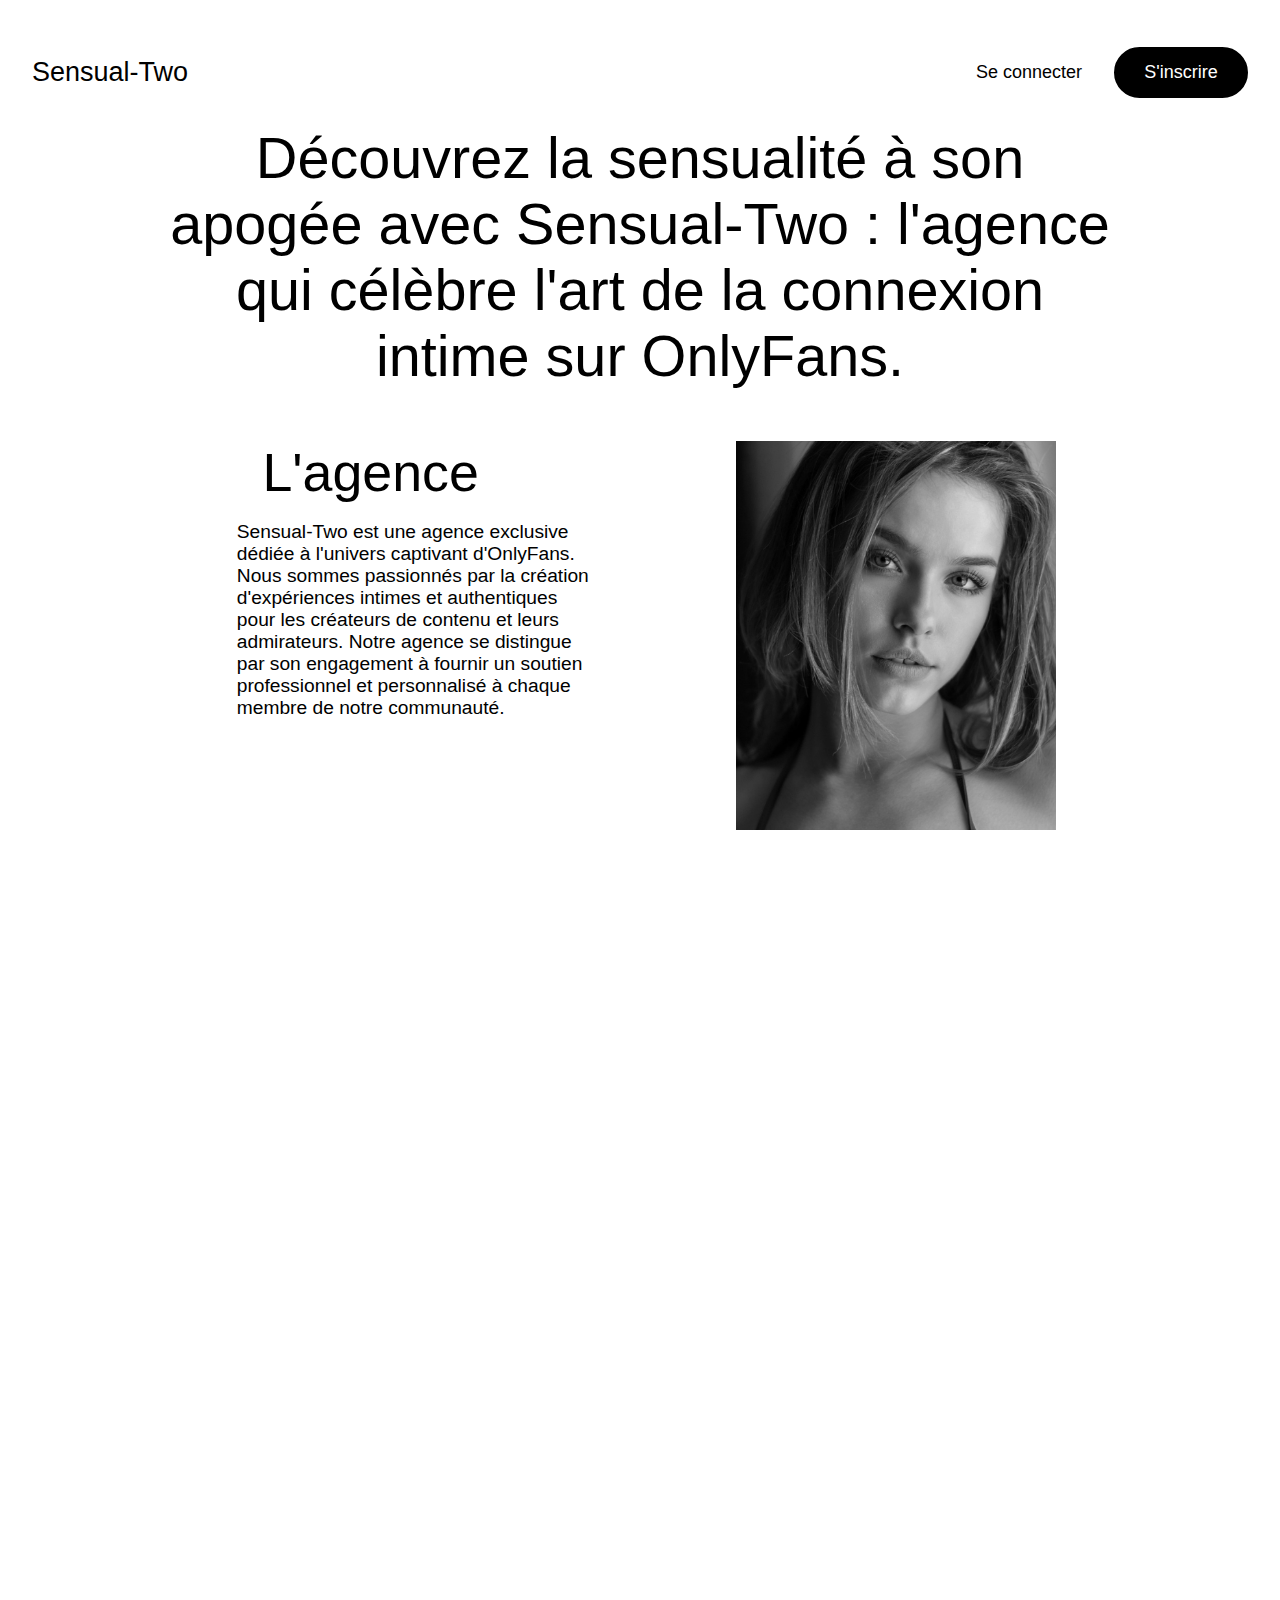
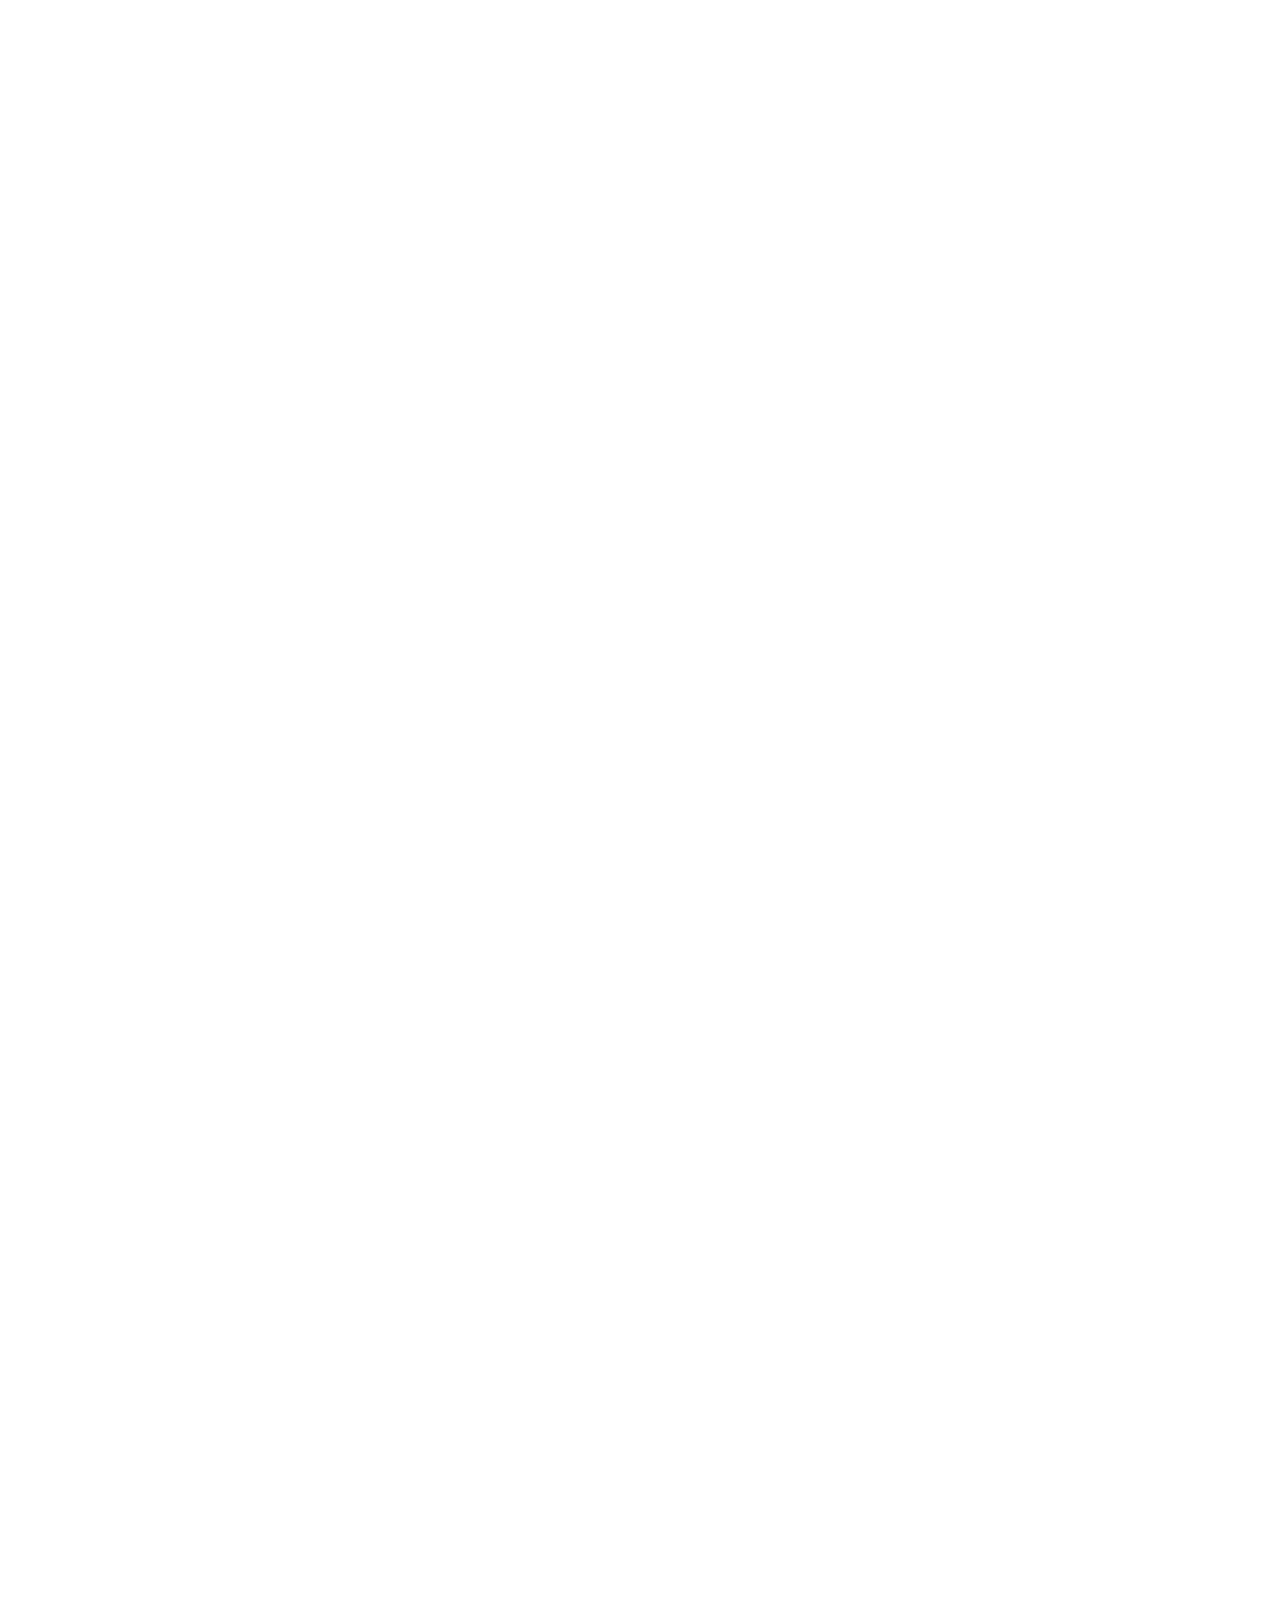
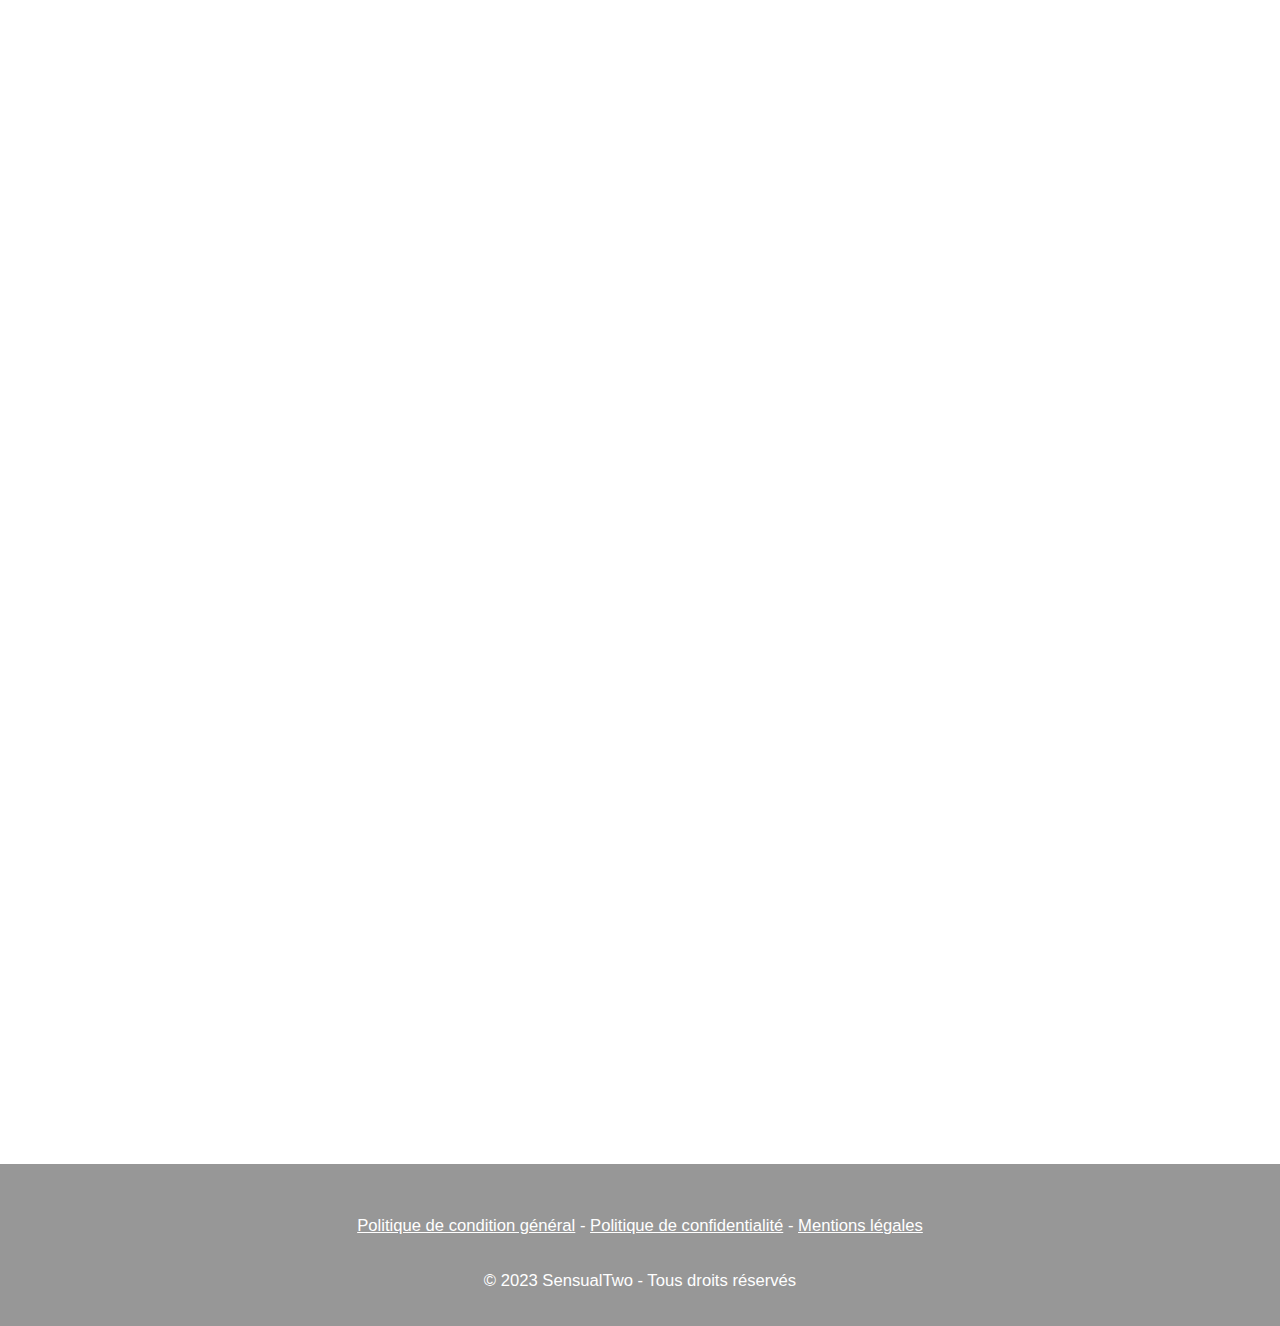
==== commit 6b9ca174: "Corrige bug + debut users" ====
--- a/index.html
+++ b/index.html
@@ -1,5 +1,5 @@
 <!DOCTYPE html>
-<html lang="fr">
+<html lang="FR">
 
 <head>
     <meta charset="UTF-8">
--- a/index.css
+++ b/index.css
@@ -115,7 +115,7 @@
 section.pres{
     width: 75%;
     margin-left: 12.5%;
-    height: 70vh;
+    min-height: 70vh;
     margin-top: 8vh;
     display: flex;
     overflow: hidden;
@@ -149,10 +149,11 @@
 section.press{
     width: 75%;
     margin-left: 12.5%;
-    height: 70vh;
+    min-height: 70vh;
     margin-top: 8vh;
     display: flex;
     overflow: hidden;
+    margin-bottom: 2vh;
 }
 div.txt{
     width: 40vw;
@@ -317,6 +318,7 @@
     height: 6vh;
     font-size: 3vh;
     width: 15%;
+    margin: 0;
     font-family: "Arial Black", "Arial Bold", Gadget, sans-serif;
 }
 footer.foot{
@@ -388,7 +390,7 @@
     section.pres{
         width: 95%;
         margin-left: 2.5%;
-        height: 71vh;
+        height: 80vh;
         margin-top: 2vh;
         display: block;
         position: relative;
@@ -396,14 +398,14 @@
     section.press{
         width: 95%;
         margin-left: 2.5%;
-        height: 71vh;
+        height: 80vh;
         margin-top: 2vh;
         display: block;
         position: relative;
     }
     div.txt{
         width: 100vw;
-        height: 28vh;
+        height: 37vh;
         position: absolute;
         margin-top: 43vh;
     }
@@ -426,12 +428,15 @@
         width: 95vw;
         height: 43vh;
         text-align: center;
+        overflow: hidden;
     }
     section.press div.photo{
         text-align: center;
     }
     div.photo img{
-        width: 80vw;
+        max-height: 43vh;
+        max-width: 95vw;
+        width: max-content;
     }
     section.press div.txt{
         position: relative;
